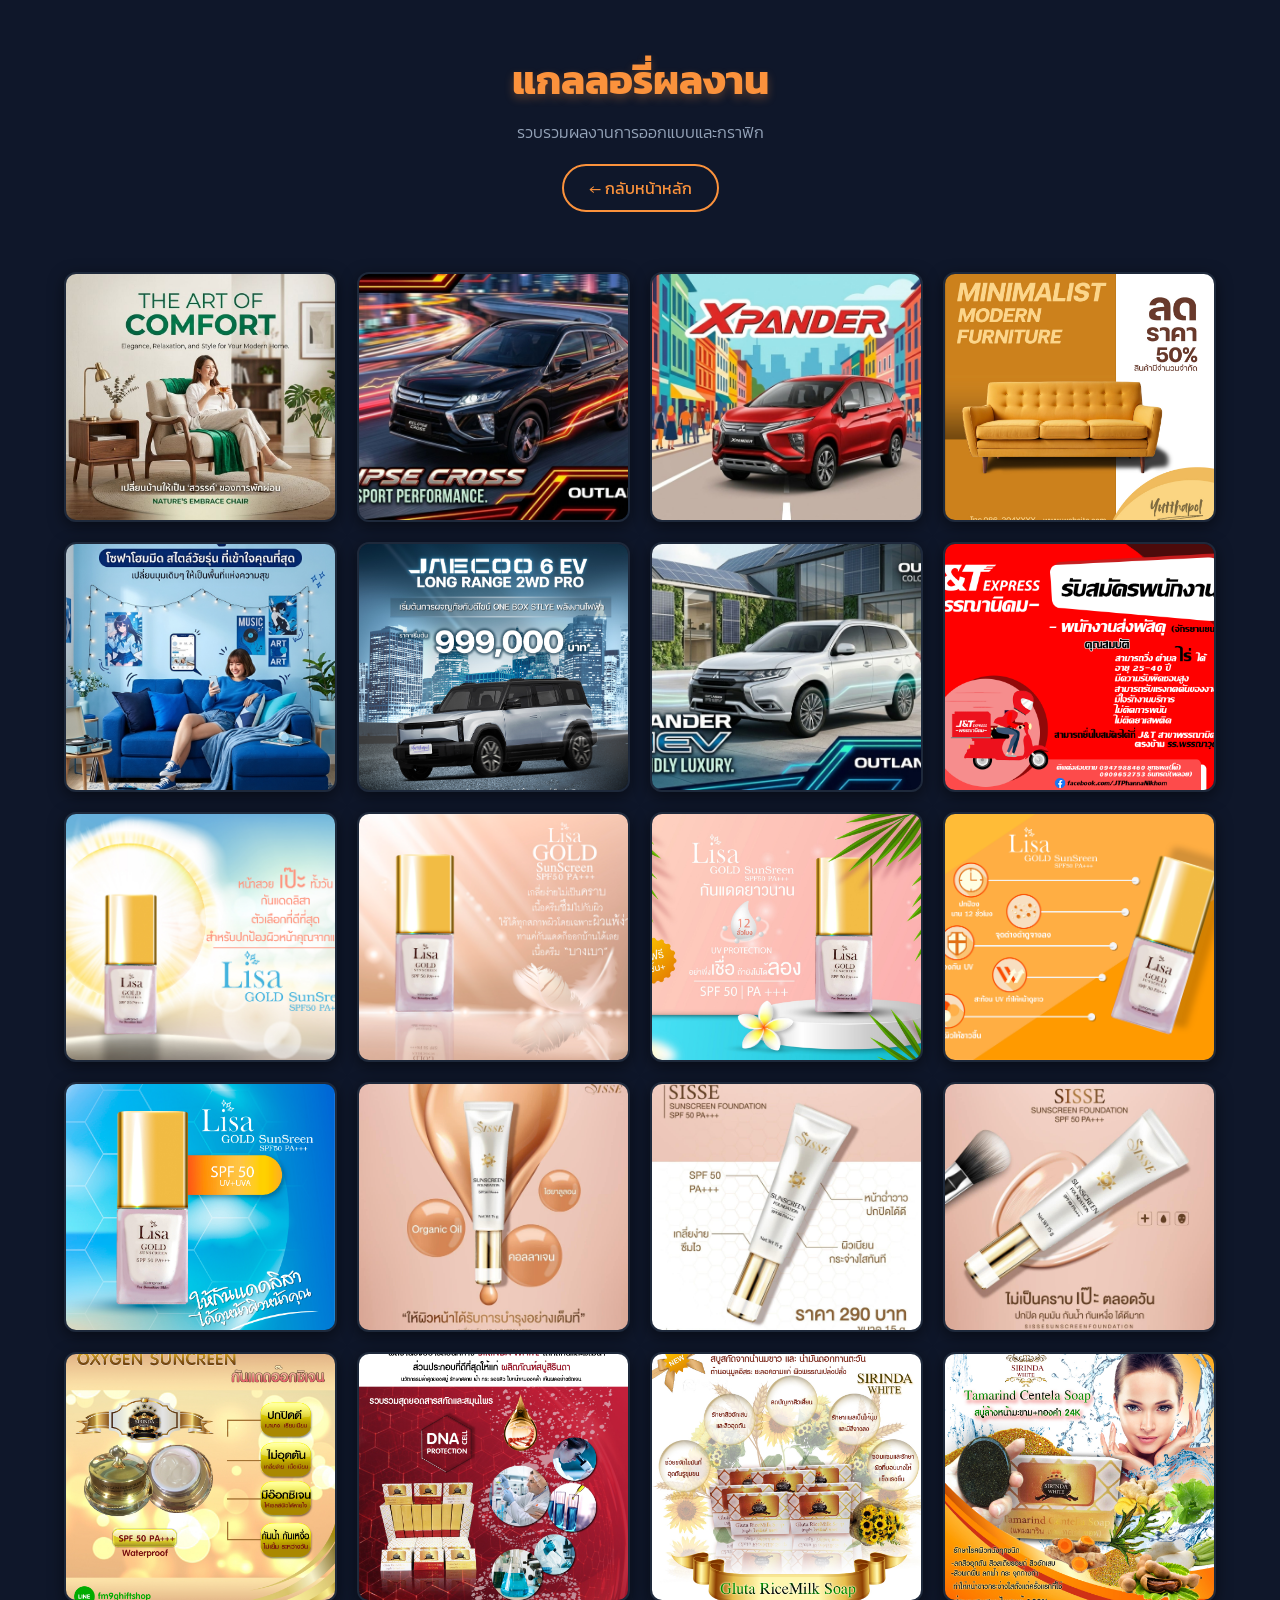
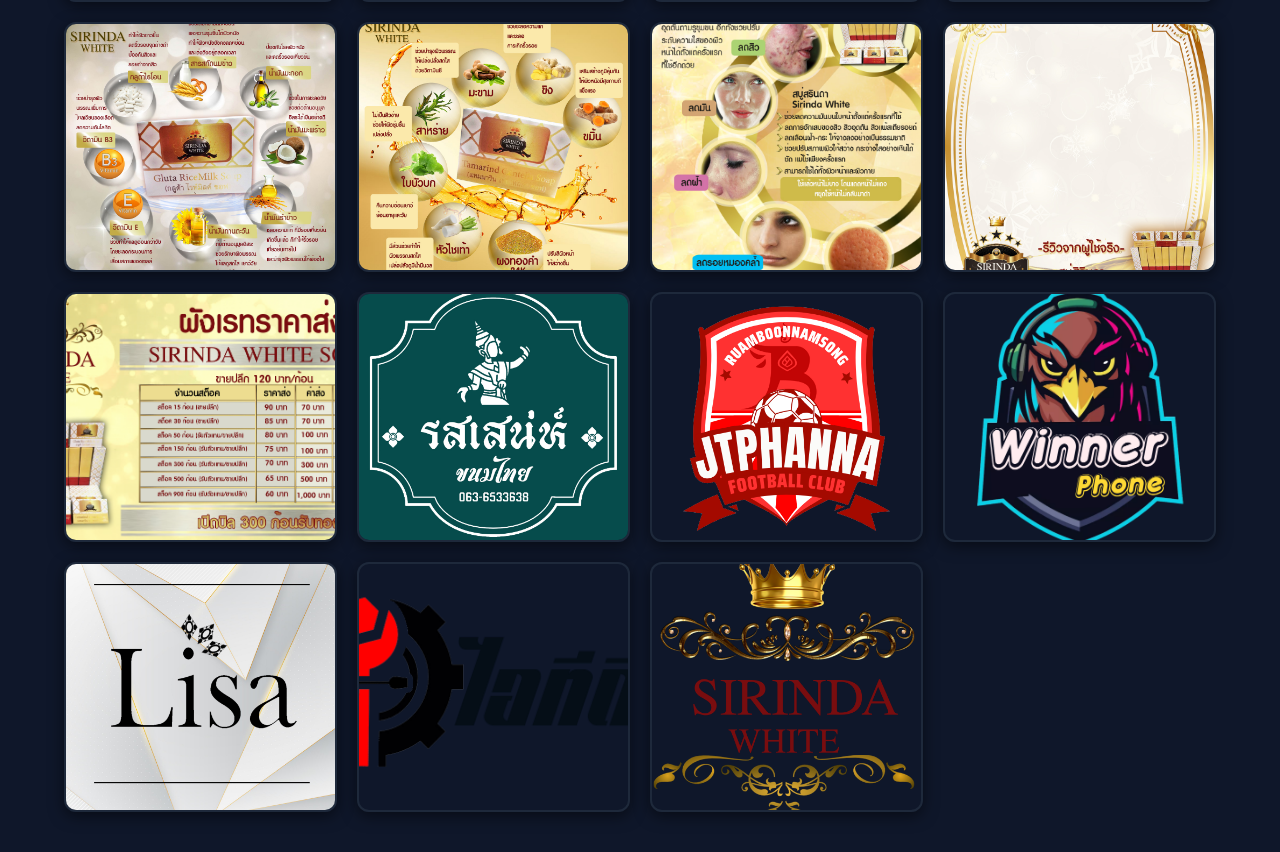
==== portfolio.html @ 7561744a "Add files via upload" ====
<!DOCTYPE html>
<html lang="th">
<head>
    <meta charset="UTF-8">
    <meta name="viewport" content="width=device-width, initial-scale=1.0">
    <title>ผลงานของฉัน - Yutthaphon Chittasom</title>
    <link href="https://fonts.googleapis.com/css2?family=Kanit:wght@300;400;600&display=swap" rel="stylesheet">
    
    <style>
        /* =========================================
           CSS: การตกแต่งและโทนสีตรงข้าม (Blue vs Orange)
        ========================================= */
        :root {
            --bg-color: #0f172a; /* สีน้ำเงินเข้มมาก (Navy) */
            --card-bg: #1e293b; /* สีน้ำเงินเทา */
            --accent-color: #fb923c; /* สีส้มสว่าง (โทนตรงข้าม) */
            --accent-hover: #f97316; /* สีส้มเข้ม */
            --text-main: #f8fafc; /* สีขาวอมฟ้า */
        }

        * {
            margin: 0;
            padding: 0;
            box-sizing: border-box;
            font-family: 'Kanit', sans-serif;
        }

        body {
            background-color: var(--bg-color);
            color: var(--text-main);
        }

        /* ส่วนหัวข้อเว็บ */
        header {
            text-align: center;
            padding: 50px 20px 20px;
        }

        header h1 {
            font-size: 2.5rem;
            color: var(--accent-color);
            text-shadow: 0 4px 10px rgba(251, 146, 60, 0.3);
            margin-bottom: 10px;
        }

        header p {
            font-weight: 300;
            color: #94a3b8;
        }

        /* ปุ่มกลับหน้าแรก */
        .back-btn {
            display: inline-block;
            margin-top: 20px;
            padding: 10px 25px;
            background-color: transparent;
            color: var(--accent-color);
            border: 2px solid var(--accent-color);
            border-radius: 30px;
            text-decoration: none;
            transition: 0.3s;
        }

        .back-btn:hover {
            background-color: var(--accent-color);
            color: var(--bg-color);
        }

        /* =========================================
           Grid แกลลอรี่ผลงาน (Responsive PC & Mobile)
        ========================================= */
        .gallery-container {
            display: grid;
            /* บน PC ให้โชว์คอลัมน์ละอย่างน้อย 250px หากพื้นที่เหลือจะเพิ่มคอลัมน์อัตโนมัติ */
            grid-template-columns: repeat(auto-fill, minmax(250px, 1fr));
            gap: 20px;
            padding: 40px 5%;
            max-width: 1400px;
            margin: 0 auto;
        }

        .gallery-item {
            width: 100%;
            height: 250px; /* ล็อคความสูงให้เท่ากันทุกรูป */
            object-fit: cover; /* ครอปรูปส่วนเกินออก ไม่ให้รูปเบี้ยว */
            border-radius: 12px;
            cursor: pointer;
            border: 2px solid var(--card-bg);
            box-shadow: 0 4px 15px rgba(0, 0, 0, 0.5);
            transition: all 0.3s ease;
        }

        /* เอฟเฟกต์เวลาเอาเมาส์ชี้ไปที่รูป */
        .gallery-item:hover {
            transform: translateY(-8px) scale(1.02);
            border-color: var(--accent-color); /* กรอบเปลี่ยนเป็นสีส้ม */
            box-shadow: 0 15px 30px rgba(251, 146, 60, 0.25);
            z-index: 10;
        }

        /* =========================================
           ระบบหน้าต่างขยายรูปภาพ (Lightbox Modal)
        ========================================= */
        .modal {
            display: none; /* ซ่อนไว้เป็นค่าเริ่มต้น */
            position: fixed;
            z-index: 9999;
            top: 0;
            left: 0;
            width: 100%;
            height: 100%;
            background-color: rgba(15, 23, 42, 0.95); /* พื้นหลังสีน้ำเงินเข้มโปร่งแสง */
            backdrop-filter: blur(8px);
            align-items: center;
            justify-content: center;
        }

        .modal-content {
            max-width: 90%;
            max-height: 85vh;
            border-radius: 10px;
            box-shadow: 0 0 40px rgba(251, 146, 60, 0.4);
            border: 2px solid var(--accent-color);
            object-fit: contain; /* ให้รูปขยายเต็มที่โดยไม่โดนตัด */
            animation: fadeIn 0.3s ease-out;
        }

        @keyframes fadeIn {
            from { opacity: 0; transform: scale(0.9); }
            to { opacity: 1; transform: scale(1); }
        }

        .close-btn {
            position: absolute;
            top: 20px;
            right: 40px;
            color: #94a3b8;
            font-size: 50px;
            font-weight: bold;
            cursor: pointer;
            transition: 0.3s;
        }

        .close-btn:hover {
            color: var(--accent-color);
        }

        /* =========================================
           Mobile Responsive (ปรับสำหรับมือถือ)
        ========================================= */
        @media (max-width: 768px) {
            .gallery-container {
                /* บังคับให้มือถือแสดง 2 คอลัมน์ */
                grid-template-columns: repeat(2, 1fr);
                gap: 12px;
                padding: 20px 15px;
            }
            .gallery-item {
                height: 160px; /* ลดความสูงของรูปบนมือถือ */
                border-radius: 8px;
            }
            .close-btn {
                top: 10px;
                right: 20px;
                font-size: 40px;
            }
            header h1 {
                font-size: 2rem;
            }
        }
    </style>
</head>
<body>

    <header>
        <h1>แกลลอรี่ผลงาน</h1>
        <p>รวบรวมผลงานการออกแบบและกราฟิก</p>
        <a href="index.html" class="back-btn">&larr; กลับหน้าหลัก</a>
    </header>

    <main class="gallery-container">
        <img src="img/port/123.jpg" alt="ผลงาน" class="gallery-item">
        <img src="img/port/Untitled design.jpg" alt="ผลงาน" class="gallery-item">
        <img src="img/port/Untitled design (1).jpg" alt="ผลงาน" class="gallery-item">
        <img src="img/port/งาน1.jpg" alt="ผลงาน" class="gallery-item">
        <img src="img/port/SOFA.png" alt="ผลงาน" class="gallery-item">
        <img src="img/port/jaecoo1.jpg" alt="ผลงาน" class="gallery-item">                                      
        <img src="img/port/Untitled design (2).jpg" alt="ผลงาน" class="gallery-item">
        <img src="img/port/รับสมัครงาน.png" alt="ผลงาน" class="gallery-item">          
        <img src="img/port/IMG_4687.JPG" alt="ผลงาน" class="gallery-item">
        <img src="img/port/IMG_4795.JPG" alt="ผลงาน" class="gallery-item"> 
        <img src="img/port/IMG_4751.JPG" alt="ผลงาน" class="gallery-item">
        <img src="img/port/IMG_4794.JPG" alt="ผลงาน" class="gallery-item">
        <img src="img/port/IMG_4847.JPG" alt="ผลงาน" class="gallery-item"> 
        <img src="img/port/IMG_4635.JPG" alt="ผลงาน" class="gallery-item">   
        <img src="img/port/IMG_4636.JPG" alt="ผลงาน" class="gallery-item">
        <img src="img/port/IMG_4637.JPG" alt="ผลงาน" class="gallery-item"> 
        <img src="img/port/oxygen suncreen.jpg" alt="ผลงาน" class="gallery-item">
        <img src="img/port/DNA.jpg" alt="ผลงาน" class="gallery-item">  
        <img src="img/port/Gluta RiceMilk Soap.jpg" alt="ผลงาน" class="gallery-item">
        <img src="img/port/Tamarind Centela Soap.jpg" alt="ผลงาน" class="gallery-item">
        <img src="img/port/Gluta soap.jpg" alt="ผลงาน" class="gallery-item">
        <img src="img/port/Tamarind Soap.jpg" alt="ผลงาน" class="gallery-item">
        <img src="img/port/promo.jpg" alt="ผลงาน" class="gallery-item"> 
        <img src="img/port/review.jpg" alt="ผลงาน" class="gallery-item">
        <img src="img/port/rate2.jpg" alt="ผลงาน" class="gallery-item">    
        <img src="img/port/logo11.jpg" alt="ผลงาน" class="gallery-item">
        <img src="img/port/Blue and White Retro Vintage Football Club Badge Logo (1).png" alt="ผลงาน" class="gallery-item">
        <img src="img/port/Logo L.png" alt="ผลงาน" class="gallery-item">
        <img src="img/port/logo ban.jpg" alt="ผลงาน" class="gallery-item">
        <img src="img/port/New logo full.png" alt="ผลงาน" class="gallery-item">
        <img src="img/port/logo1.png" alt="ผลงาน" class="gallery-item">
    </main>

    <div id="imageModal" class="modal">
        <span class="close-btn">&times;</span>
        <img class="modal-content" id="expandedImg">
    </div>

    <script>
        document.addEventListener("DOMContentLoaded", function() {
            const modal = document.getElementById("imageModal");
            const modalImg = document.getElementById("expandedImg");
            const closeBtn = document.querySelector(".close-btn");
            const galleryItems = document.querySelectorAll(".gallery-item");

            // 1. วนลูปเช็คว่ารูปไหนถูกคลิก
            galleryItems.forEach(item => {
                item.addEventListener("click", function() {
                    modal.style.display = "flex"; // แสดงหน้าต่าง Modal
                    modalImg.src = this.src; // ดึงรูปที่คลิกไปแสดงผลขนาดใหญ่
                });
            });

            // 2. ปิดรูปเมื่อกดปุ่มกากบาท (X)
            closeBtn.addEventListener("click", function() {
                modal.style.display = "none";
            });

            // 3. ปิดรูปเมื่อคลิกที่พื้นที่ว่างสีดำรอบๆ รูปภาพ
            modal.addEventListener("click", function(event) {
                if (event.target === modal) {
                    modal.style.display = "none";
                }
            });
            
            // 4. (เพิ่มเติม) ปิดรูปเมื่อกดปุ่ม ESC บนคีย์บอร์ด
            document.addEventListener('keydown', function(event) {
                if (event.key === "Escape" && modal.style.display === "flex") {
                    modal.style.display = "none";
                }
            });
        });
    </script>

</body>
</html>
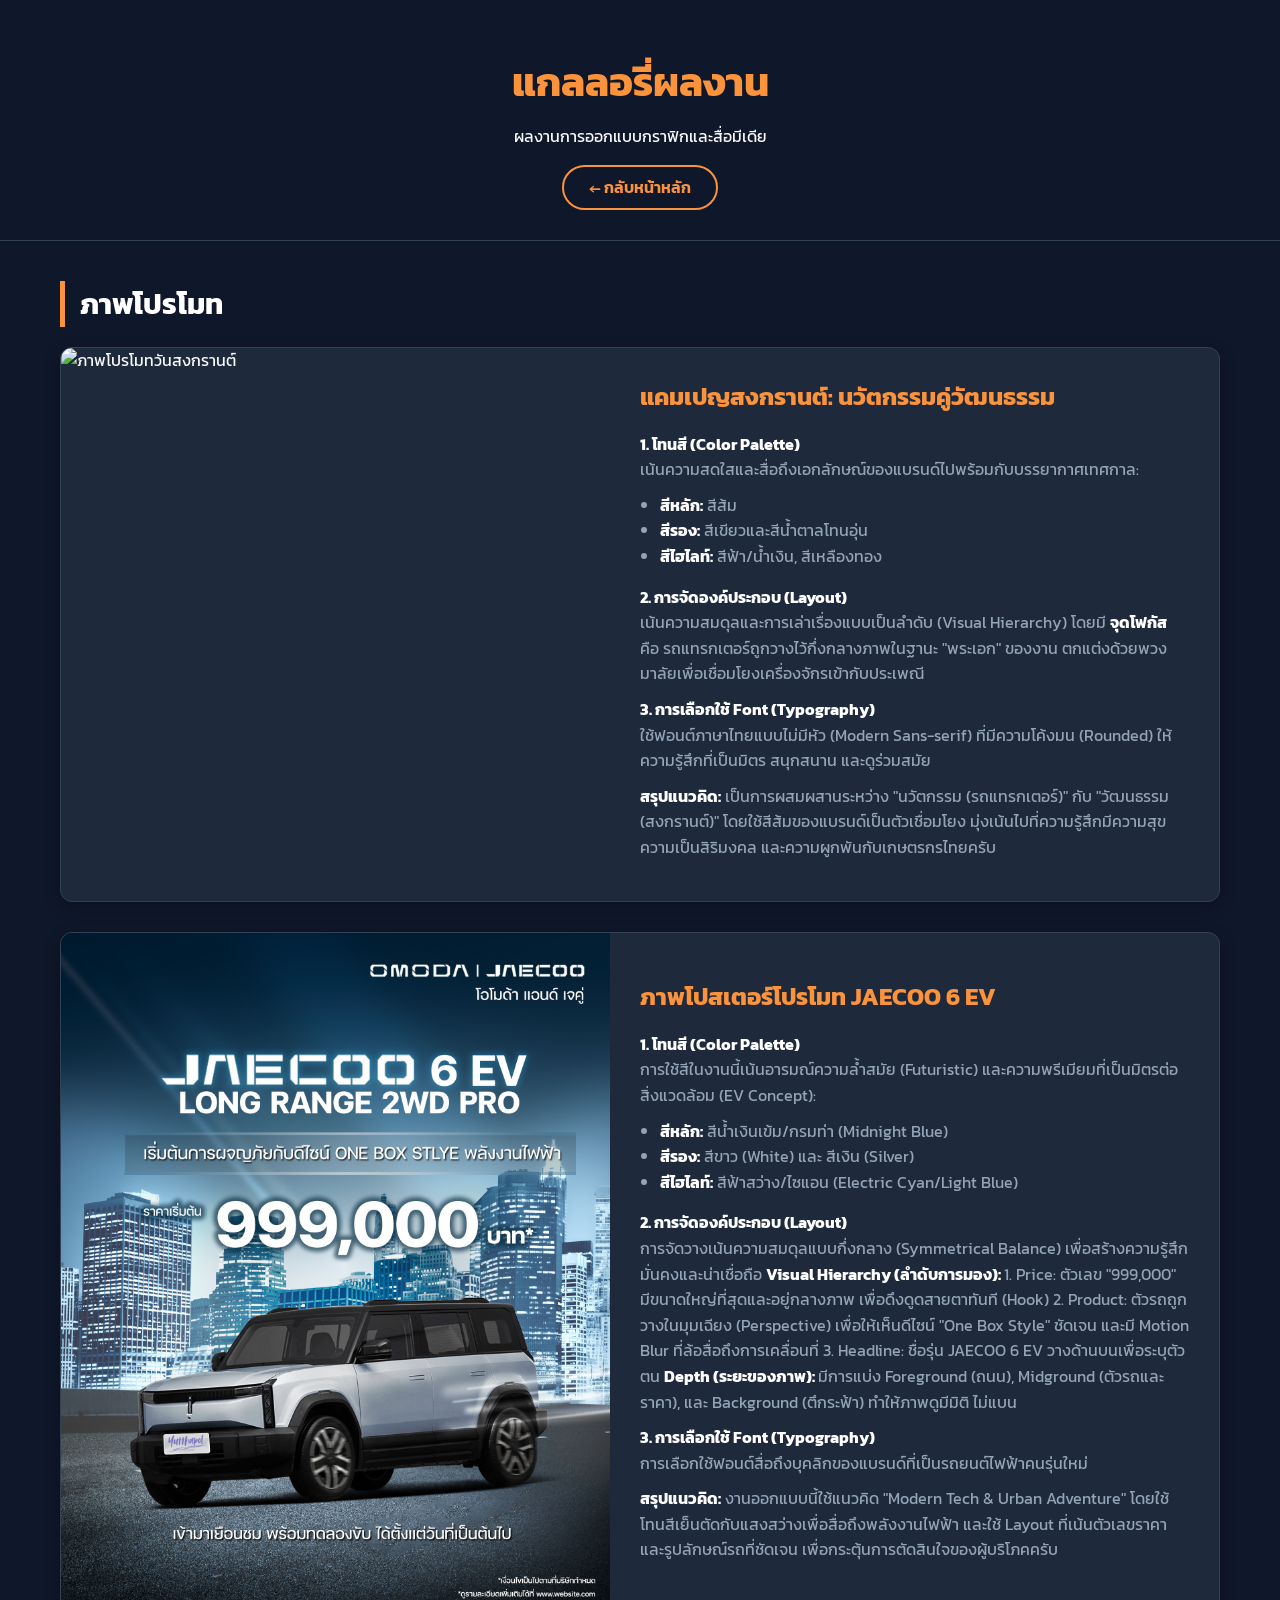
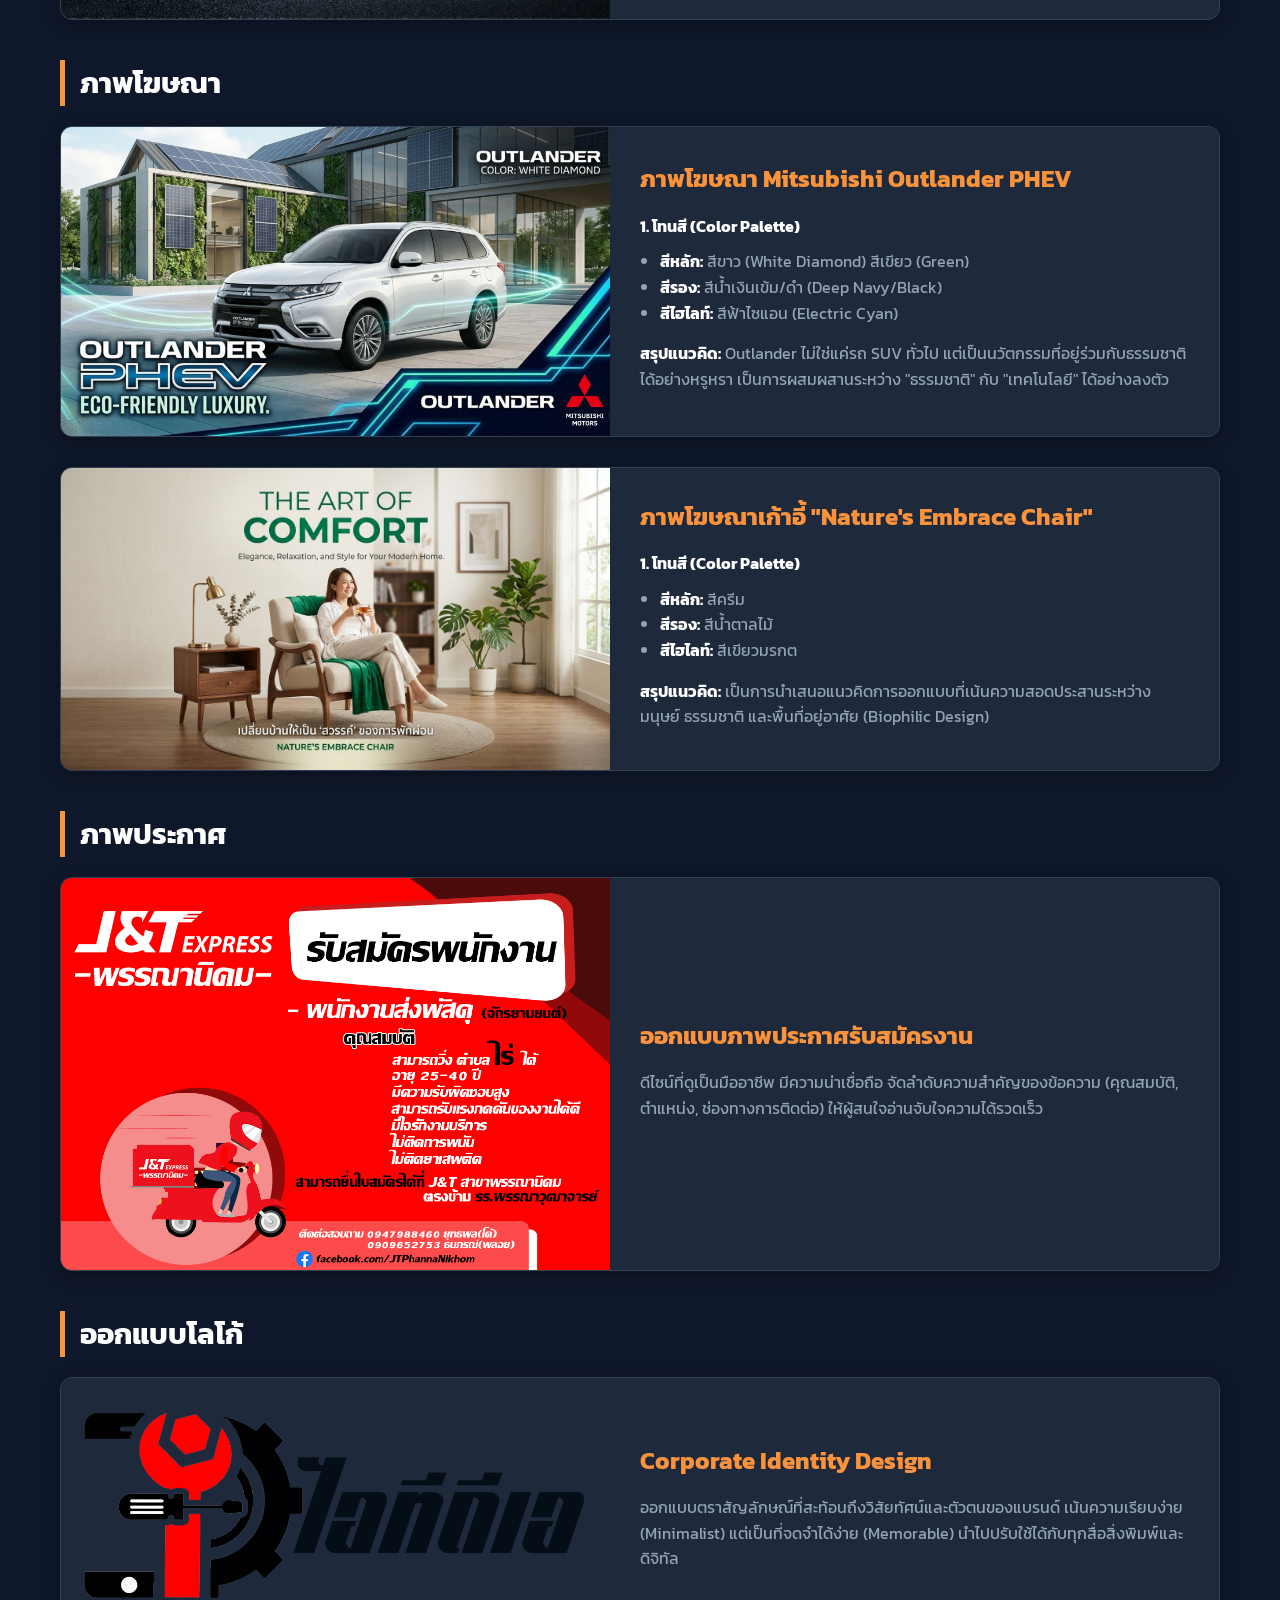
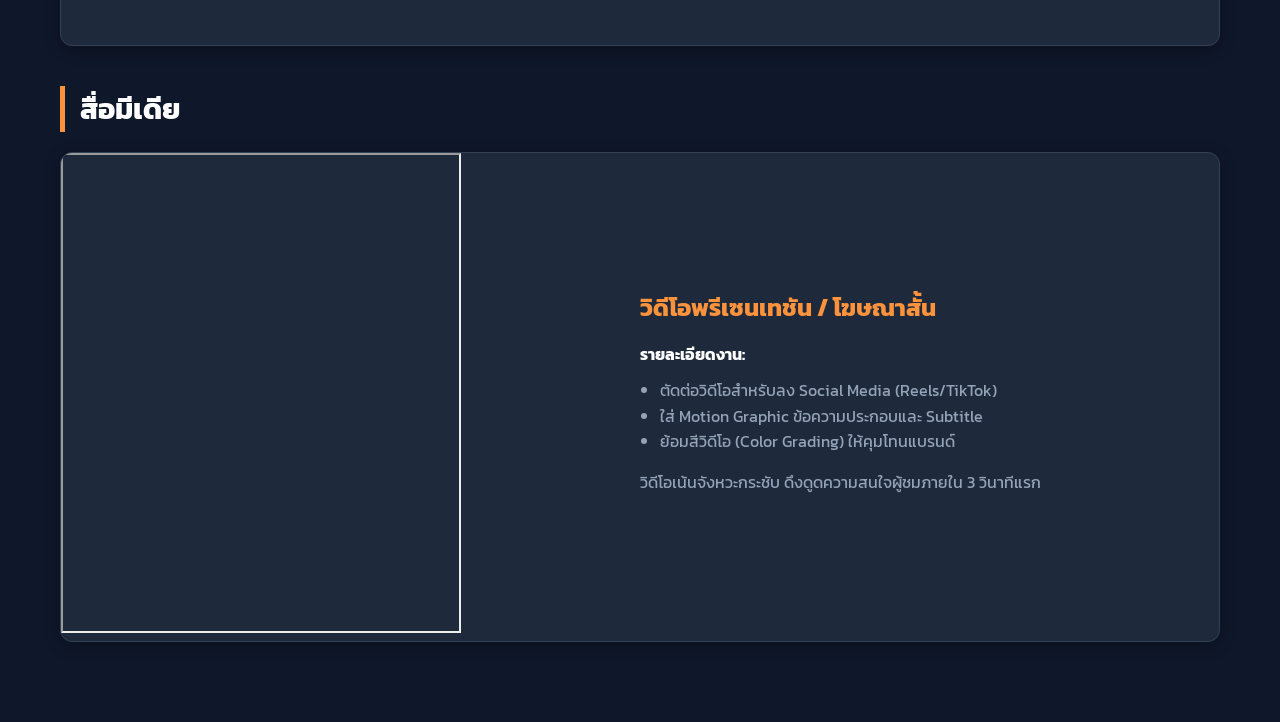
==== commit c1fac9a6: "Update portfolio.html" ====
--- a/portfolio.html
+++ b/portfolio.html
@@ -3,19 +3,19 @@
 <head>
     <meta charset="UTF-8">
     <meta name="viewport" content="width=device-width, initial-scale=1.0">
-    <title>ผลงานของฉัน - Yutthaphon Chittasom</title>
+    <title>ผลงานของฉัน - แกลลอรี่</title>
     <link href="https://fonts.googleapis.com/css2?family=Kanit:wght@300;400;600&display=swap" rel="stylesheet">
     
     <style>
         /* =========================================
-           CSS: การตกแต่งและโทนสีตรงข้าม (Blue vs Orange)
+           ตั้งค่าสีและรูปแบบพื้นฐาน
         ========================================= */
         :root {
-            --bg-color: #0f172a; /* สีน้ำเงินเข้มมาก (Navy) */
-            --card-bg: #1e293b; /* สีน้ำเงินเทา */
-            --accent-color: #fb923c; /* สีส้มสว่าง (โทนตรงข้าม) */
-            --accent-hover: #f97316; /* สีส้มเข้ม */
-            --text-main: #f8fafc; /* สีขาวอมฟ้า */
+            --bg-color: #0f172a; /* พื้นหลังสีน้ำเงินเข้ม */
+            --card-bg: #1e293b; /* พื้นหลังการ์ด */
+            --accent-color: #fb923c; /* สีส้มไฮไลท์ */
+            --text-main: #f8fafc; /* สีข้อความหลัก */
+            --text-muted: #94a3b8; /* สีข้อความรอง */
         }
 
         * {
@@ -28,37 +28,36 @@
         body {
             background-color: var(--bg-color);
             color: var(--text-main);
-        }
-
-        /* ส่วนหัวข้อเว็บ */
+            line-height: 1.6;
+        }
+
+        /* =========================================
+           ส่วนหัว (Header) และ ปุ่มกลับหน้าแรก
+        ========================================= */
         header {
             text-align: center;
-            padding: 50px 20px 20px;
+            padding: 50px 20px 30px;
+            border-bottom: 1px solid #334155;
+            margin-bottom: 30px;
         }
 
         header h1 {
             font-size: 2.5rem;
             color: var(--accent-color);
-            text-shadow: 0 4px 10px rgba(251, 146, 60, 0.3);
             margin-bottom: 10px;
         }
 
-        header p {
-            font-weight: 300;
-            color: #94a3b8;
-        }
-
-        /* ปุ่มกลับหน้าแรก */
         .back-btn {
             display: inline-block;
-            margin-top: 20px;
-            padding: 10px 25px;
+            margin-top: 15px;
+            padding: 8px 25px;
             background-color: transparent;
             color: var(--accent-color);
             border: 2px solid var(--accent-color);
             border-radius: 30px;
             text-decoration: none;
             transition: 0.3s;
+            font-weight: 600;
         }
 
         .back-btn:hover {
@@ -67,105 +66,89 @@
         }
 
         /* =========================================
-           Grid แกลลอรี่ผลงาน (Responsive PC & Mobile)
-        ========================================= */
-        .gallery-container {
-            display: grid;
-            /* บน PC ให้โชว์คอลัมน์ละอย่างน้อย 250px หากพื้นที่เหลือจะเพิ่มคอลัมน์อัตโนมัติ */
-            grid-template-columns: repeat(auto-fill, minmax(250px, 1fr));
-            gap: 20px;
-            padding: 40px 5%;
-            max-width: 1400px;
+           เลย์เอาต์ผลงาน (รูป 1 ฝั่ง + ข้อความ 1 ฝั่ง)
+        ========================================= */
+        .container {
+            max-width: 1200px;
             margin: 0 auto;
-        }
-
-        .gallery-item {
-            width: 100%;
-            height: 250px; /* ล็อคความสูงให้เท่ากันทุกรูป */
-            object-fit: cover; /* ครอปรูปส่วนเกินออก ไม่ให้รูปเบี้ยว */
+            padding: 0 20px 50px;
+        }
+
+        .category-title {
+            font-size: 1.8rem;
+            color: #fff;
+            margin: 40px 0 20px;
+            padding-left: 15px;
+            border-left: 5px solid var(--accent-color);
+        }
+
+        .portfolio-row {
+            display: flex;
+            background-color: var(--card-bg);
             border-radius: 12px;
-            cursor: pointer;
-            border: 2px solid var(--card-bg);
-            box-shadow: 0 4px 15px rgba(0, 0, 0, 0.5);
-            transition: all 0.3s ease;
-        }
-
-        /* เอฟเฟกต์เวลาเอาเมาส์ชี้ไปที่รูป */
-        .gallery-item:hover {
-            transform: translateY(-8px) scale(1.02);
-            border-color: var(--accent-color); /* กรอบเปลี่ยนเป็นสีส้ม */
-            box-shadow: 0 15px 30px rgba(251, 146, 60, 0.25);
-            z-index: 10;
-        }
-
-        /* =========================================
-           ระบบหน้าต่างขยายรูปภาพ (Lightbox Modal)
-        ========================================= */
-        .modal {
-            display: none; /* ซ่อนไว้เป็นค่าเริ่มต้น */
-            position: fixed;
-            z-index: 9999;
-            top: 0;
-            left: 0;
+            overflow: hidden;
+            margin-bottom: 30px;
+            box-shadow: 0 4px 15px rgba(0, 0, 0, 0.3);
+            border: 1px solid #334155;
+        }
+
+        .media-container {
+            flex: 1; /* ให้รูปกินพื้นที่ครึ่งนึง */
+            max-width: 50%;
+        }
+
+        .media-container img, 
+        .media-container video {
             width: 100%;
             height: 100%;
-            background-color: rgba(15, 23, 42, 0.95); /* พื้นหลังสีน้ำเงินเข้มโปร่งแสง */
-            backdrop-filter: blur(8px);
-            align-items: center;
+            object-fit: cover;
+            display: block;
+        }
+
+        .info-container {
+            flex: 1; /* ให้ข้อความกินพื้นที่ครึ่งนึง */
+            padding: 30px;
+            display: flex;
+            flex-direction: column;
             justify-content: center;
         }
 
-        .modal-content {
-            max-width: 90%;
-            max-height: 85vh;
-            border-radius: 10px;
-            box-shadow: 0 0 40px rgba(251, 146, 60, 0.4);
-            border: 2px solid var(--accent-color);
-            object-fit: contain; /* ให้รูปขยายเต็มที่โดยไม่โดนตัด */
-            animation: fadeIn 0.3s ease-out;
-        }
-
-        @keyframes fadeIn {
-            from { opacity: 0; transform: scale(0.9); }
-            to { opacity: 1; transform: scale(1); }
-        }
-
-        .close-btn {
-            position: absolute;
-            top: 20px;
-            right: 40px;
-            color: #94a3b8;
-            font-size: 50px;
-            font-weight: bold;
-            cursor: pointer;
-            transition: 0.3s;
-        }
-
-        .close-btn:hover {
+        .info-container h3 {
             color: var(--accent-color);
-        }
-
-        /* =========================================
-           Mobile Responsive (ปรับสำหรับมือถือ)
+            font-size: 1.5rem;
+            margin-bottom: 15px;
+        }
+
+        .info-container p {
+            color: var(--text-muted);
+            margin-bottom: 10px;
+        }
+
+        .info-container ul {
+            margin-left: 20px;
+            margin-bottom: 15px;
+            color: var(--text-muted);
+        }
+
+        .info-container strong {
+            color: #fff;
+        }
+
+        /* =========================================
+           Mobile Responsive (สำหรับมือถือ)
         ========================================= */
         @media (max-width: 768px) {
-            .gallery-container {
-                /* บังคับให้มือถือแสดง 2 คอลัมน์ */
-                grid-template-columns: repeat(2, 1fr);
-                gap: 12px;
-                padding: 20px 15px;
+            .portfolio-row {
+                flex-direction: column; /* เปลี่ยนเป็นแนวตั้ง เรียงบนลงล่าง */
             }
-            .gallery-item {
-                height: 160px; /* ลดความสูงของรูปบนมือถือ */
-                border-radius: 8px;
+
+            .media-container {
+                max-width: 100%;
+                height: 250px; /* จำกัดความสูงรูปบนมือถือ */
             }
-            .close-btn {
-                top: 10px;
-                right: 20px;
-                font-size: 40px;
-            }
-            header h1 {
-                font-size: 2rem;
+
+            .info-container {
+                padding: 20px;
             }
         }
     </style>
@@ -174,84 +157,136 @@
 
     <header>
         <h1>แกลลอรี่ผลงาน</h1>
-        <p>รวบรวมผลงานการออกแบบและกราฟิก</p>
+        <p>ผลงานการออกแบบกราฟิกและสื่อมีเดีย</p>
         <a href="index.html" class="back-btn">&larr; กลับหน้าหลัก</a>
     </header>
 
-    <main class="gallery-container">
-        <img src="img/port/123.jpg" alt="ผลงาน" class="gallery-item">
-        <img src="img/port/Untitled design.jpg" alt="ผลงาน" class="gallery-item">
-        <img src="img/port/Untitled design (1).jpg" alt="ผลงาน" class="gallery-item">
-        <img src="img/port/งาน1.jpg" alt="ผลงาน" class="gallery-item">
-        <img src="img/port/SOFA.png" alt="ผลงาน" class="gallery-item">
-        <img src="img/port/jaecoo1.jpg" alt="ผลงาน" class="gallery-item">                                      
-        <img src="img/port/Untitled design (2).jpg" alt="ผลงาน" class="gallery-item">
-        <img src="img/port/รับสมัครงาน.png" alt="ผลงาน" class="gallery-item">          
-        <img src="img/port/IMG_4687.JPG" alt="ผลงาน" class="gallery-item">
-        <img src="img/port/IMG_4795.JPG" alt="ผลงาน" class="gallery-item"> 
-        <img src="img/port/IMG_4751.JPG" alt="ผลงาน" class="gallery-item">
-        <img src="img/port/IMG_4794.JPG" alt="ผลงาน" class="gallery-item">
-        <img src="img/port/IMG_4847.JPG" alt="ผลงาน" class="gallery-item"> 
-        <img src="img/port/IMG_4635.JPG" alt="ผลงาน" class="gallery-item">   
-        <img src="img/port/IMG_4636.JPG" alt="ผลงาน" class="gallery-item">
-        <img src="img/port/IMG_4637.JPG" alt="ผลงาน" class="gallery-item"> 
-        <img src="img/port/oxygen suncreen.jpg" alt="ผลงาน" class="gallery-item">
-        <img src="img/port/DNA.jpg" alt="ผลงาน" class="gallery-item">  
-        <img src="img/port/Gluta RiceMilk Soap.jpg" alt="ผลงาน" class="gallery-item">
-        <img src="img/port/Tamarind Centela Soap.jpg" alt="ผลงาน" class="gallery-item">
-        <img src="img/port/Gluta soap.jpg" alt="ผลงาน" class="gallery-item">
-        <img src="img/port/Tamarind Soap.jpg" alt="ผลงาน" class="gallery-item">
-        <img src="img/port/promo.jpg" alt="ผลงาน" class="gallery-item"> 
-        <img src="img/port/review.jpg" alt="ผลงาน" class="gallery-item">
-        <img src="img/port/rate2.jpg" alt="ผลงาน" class="gallery-item">    
-        <img src="img/port/logo11.jpg" alt="ผลงาน" class="gallery-item">
-        <img src="img/port/Blue and White Retro Vintage Football Club Badge Logo (1).png" alt="ผลงาน" class="gallery-item">
-        <img src="img/port/Logo L.png" alt="ผลงาน" class="gallery-item">
-        <img src="img/port/logo ban.jpg" alt="ผลงาน" class="gallery-item">
-        <img src="img/port/New logo full.png" alt="ผลงาน" class="gallery-item">
-        <img src="img/port/logo1.png" alt="ผลงาน" class="gallery-item">
-    </main>
-
-    <div id="imageModal" class="modal">
-        <span class="close-btn">&times;</span>
-        <img class="modal-content" id="expandedImg">
+    <div class="container">
+
+        <h2 class="category-title">ภาพโปรโมท</h2>
+        
+        <div class="portfolio-row">
+            <div class="media-container">
+                <img src="img/port/kubota.jpg" alt="ภาพโปรโมทวันสงกรานต์">
+            </div>
+            <div class="info-container">
+                <h3>แคมเปญสงกรานต์: นวัตกรรมคู่วัฒนธรรม</h3>
+                <p><strong>1. โทนสี (Color Palette)</strong><br>
+                   เน้นความสดใสและสื่อถึงเอกลักษณ์ของแบรนด์ไปพร้อมกับบรรยากาศเทศกาล:</p>
+                <ul>
+                    <li><strong>สีหลัก:</strong> สีส้ม</li>
+                    <li><strong>สีรอง:</strong> สีเขียวและสีน้ำตาลโทนอุ่น</li>
+                    <li><strong>สีไฮไลท์:</strong> สีฟ้า/น้ำเงิน, สีเหลืองทอง</li>
+                </ul>
+                <p><strong>2. การจัดองค์ประกอบ (Layout)</strong><br>
+                   เน้นความสมดุลและการเล่าเรื่องแบบเป็นลำดับ (Visual Hierarchy) โดยมี <strong>จุดโฟกัส</strong> คือ รถแทรกเตอร์ถูกวางไว้กึ่งกลางภาพในฐานะ "พระเอก" ของงาน ตกแต่งด้วยพวงมาลัยเพื่อเชื่อมโยงเครื่องจักรเข้ากับประเพณี</p>
+                <p><strong>3. การเลือกใช้ Font (Typography)</strong><br>
+                   ใช้ฟอนต์ภาษาไทยแบบไม่มีหัว (Modern Sans-serif) ที่มีความโค้งมน (Rounded) ให้ความรู้สึกที่เป็นมิตร สนุกสนาน และดูร่วมสมัย</p>
+                <p><strong>สรุปแนวคิด:</strong> เป็นการผสมผสานระหว่าง "นวัตกรรม (รถแทรกเตอร์)" กับ "วัฒนธรรม (สงกรานต์)" โดยใช้สีส้มของแบรนด์เป็นตัวเชื่อมโยง มุ่งเน้นไปที่ความรู้สึกมีความสุข ความเป็นสิริมงคล และความผูกพันกับเกษตรกรไทยครับ</p>
+            </div>
+            
+        </div>
+        <div class="portfolio-row">
+            <div class="media-container">
+                <img src="img/port/jaecoo1.jpg" alt="ภาพโปสเตอร์โปรโมท JAECOO 6 EV">
+            </div>
+            <div class="info-container">
+                <h3>ภาพโปสเตอร์โปรโมท JAECOO 6 EV</h3>
+                <p><strong>1. โทนสี (Color Palette)</strong><br>
+                   การใช้สีในงานนี้เน้นอารมณ์ความล้ำสมัย (Futuristic) และความพรีเมียมที่เป็นมิตรต่อสิ่งแวดล้อม (EV Concept):</p>
+                <ul>
+                    <li><strong>สีหลัก:</strong> สีน้ำเงินเข้ม/กรมท่า (Midnight Blue) </li>
+                    <li><strong>สีรอง:</strong> สีขาว (White) และ สีเงิน (Silver) </li>
+                    <li><strong>สีไฮไลท์:</strong> สีฟ้าสว่าง/ไซแอน (Electric Cyan/Light Blue)</li>
+                </ul>
+                <p><strong>2. การจัดองค์ประกอบ (Layout)</strong><br>
+                   การจัดวางเน้นความสมดุลแบบกึ่งกลาง (Symmetrical Balance) เพื่อสร้างความรู้สึกมั่นคงและน่าเชื่อถือ <strong>Visual Hierarchy (ลำดับการมอง): </strong> 1. Price: ตัวเลข "999,000" มีขนาดใหญ่ที่สุดและอยู่กลางภาพ เพื่อดึงดูดสายตาทันที (Hook) 2. Product: ตัวรถถูกวางในมุมเฉียง (Perspective) เพื่อให้เห็นดีไซน์ "One Box Style" ชัดเจน และมี Motion Blur ที่ล้อสื่อถึงการเคลื่อนที่ 3. Headline: ชื่อรุ่น JAECOO 6 EV วางด้านบนเพื่อระบุตัวตน
+                    <strong>Depth (ระยะของภาพ): </strong> มีการแบ่ง Foreground (ถนน), Midground (ตัวรถและราคา), และ Background (ตึกระฟ้า) ทำให้ภาพดูมีมิติ ไม่แบน</p>
+                <p><strong>3. การเลือกใช้ Font (Typography)</strong><br>
+                   การเลือกใช้ฟอนต์สื่อถึงบุคลิกของแบรนด์ที่เป็นรถยนต์ไฟฟ้าคนรุ่นใหม่</p>
+                <p><strong>สรุปแนวคิด:</strong> งานออกแบบนี้ใช้แนวคิด "Modern Tech & Urban Adventure" โดยใช้โทนสีเย็นตัดกับแสงสว่างเพื่อสื่อถึงพลังงานไฟฟ้า และใช้ Layout ที่เน้นตัวเลขราคาและรูปลักษณ์รถที่ชัดเจน เพื่อกระตุ้นการตัดสินใจของผู้บริโภคครับ</p>
+            </div>
+            
+        </div>
+
+        <h2 class="category-title">ภาพโฆษณา</h2>
+        
+        <div class="portfolio-row">
+            <div class="media-container">
+                <img src="img/port/Untitled design (2).jpg" alt="ภาพโฆษณา Mitsubishi Outlander PHEV ">
+            </div>
+            <div class="info-container">
+                <h3>ภาพโฆษณา Mitsubishi Outlander PHEV </h3>
+                <p><strong>1. โทนสี (Color Palette)</strong><br></p>
+                <ul>
+                    <li><strong>สีหลัก:</strong> สีขาว (White Diamond) สีเขียว (Green)  </li>
+                    <li><strong>สีรอง:</strong> สีน้ำเงินเข้ม/ดำ (Deep Navy/Black) </li>
+                    <li><strong>สีไฮไลท์:</strong> สีฟ้าไซแอน (Electric Cyan)</li>
+                </ul>
+                <p><strong>สรุปแนวคิด:</strong>  Outlander ไม่ใช่แค่รถ SUV ทั่วไป แต่เป็นนวัตกรรมที่อยู่ร่วมกับธรรมชาติได้อย่างหรูหรา เป็นการผสมผสานระหว่าง "ธรรมชาติ" กับ "เทคโนโลยี" ได้อย่างลงตัว </p>
+            </div>
+            
+        </div>
+
+        <div class="portfolio-row">
+            <div class="media-container">
+                <img src="img/port/123.jpg" alt="ภาพโฆษณา">
+            </div>
+            <div class="info-container">
+                <h3>ภาพโฆษณาเก้าอี้ "Nature's Embrace Chair" </h3>
+                <p><strong>1. โทนสี (Color Palette)</strong><br></p>
+                <ul>
+                    <li><strong>สีหลัก:</strong> สีครีม  </li>
+                    <li><strong>สีรอง:</strong> สีน้ำตาลไม้  </li>
+                    <li><strong>สีไฮไลท์:</strong> สีเขียวมรกต </li>
+                </ul>
+                <p><strong>สรุปแนวคิด:</strong> เป็นการนำเสนอแนวคิดการออกแบบที่เน้นความสอดประสานระหว่างมนุษย์ ธรรมชาติ และพื้นที่อยู่อาศัย (Biophilic Design) </p>
+            </div>
+        </div>
+
+        <h2 class="category-title">ภาพประกาศ</h2>
+        
+        <div class="portfolio-row">
+            <div class="media-container">
+                <img src="img/port/รับสมัครงาน.png" alt="ภาพประกาศรับสมัครงาน">
+            </div>
+            <div class="info-container">
+                <h3>ออกแบบภาพประกาศรับสมัครงาน</h3>
+                <p>ดีไซน์ที่ดูเป็นมืออาชีพ มีความน่าเชื่อถือ จัดลำดับความสำคัญของข้อความ (คุณสมบัติ, ตำแหน่ง, ช่องทางการติดต่อ) ให้ผู้สนใจอ่านจับใจความได้รวดเร็ว</p>
+            </div>
+        </div>
+
+        <h2 class="category-title">ออกแบบโลโก้</h2>
+        
+        <div class="portfolio-row">
+            <div class="media-container">
+                <img src="img/port/New logo full.png" alt="ออกแบบโลโก้">
+            </div>
+            <div class="info-container">
+                <h3>Corporate Identity Design</h3>
+                <p>ออกแบบตราสัญลักษณ์ที่สะท้อนถึงวิสัยทัศน์และตัวตนของแบรนด์ เน้นความเรียบง่าย (Minimalist) แต่เป็นที่จดจำได้ง่าย (Memorable) นำไปปรับใช้ได้กับทุกสื่อสิ่งพิมพ์และดิจิทัล</p>
+            </div>
+        </div>
+
+        <h2 class="category-title">สื่อมีเดีย</h2>
+        
+        <div class="portfolio-row">
+            <div class="media-container">
+                <iframe src="https://drive.google.com/file/d/15hPdoA0lHw3VKjp4JKHy4RlAQ8JtWLNZ/preview" width="400" height="480"></iframe>
+            </div>
+            <div class="info-container">
+                <h3>วิดีโอพรีเซนเทชัน / โฆษณาสั้น</h3>
+                <p><strong>รายละเอียดงาน:</strong></p>
+                <ul>
+                    <li>ตัดต่อวิดีโอสำหรับลง Social Media (Reels/TikTok)</li>
+                    <li>ใส่ Motion Graphic ข้อความประกอบและ Subtitle</li>
+                    <li>ย้อมสีวิดีโอ (Color Grading) ให้คุมโทนแบรนด์</li>
+                </ul>
+                <p>วิดีโอเน้นจังหวะกระชับ ดึงดูดความสนใจผู้ชมภายใน 3 วินาทีแรก</p>
+            </div>
+        </div>
+
     </div>
 
-    <script>
-        document.addEventListener("DOMContentLoaded", function() {
-            const modal = document.getElementById("imageModal");
-            const modalImg = document.getElementById("expandedImg");
-            const closeBtn = document.querySelector(".close-btn");
-            const galleryItems = document.querySelectorAll(".gallery-item");
-
-            // 1. วนลูปเช็คว่ารูปไหนถูกคลิก
-            galleryItems.forEach(item => {
-                item.addEventListener("click", function() {
-                    modal.style.display = "flex"; // แสดงหน้าต่าง Modal
-                    modalImg.src = this.src; // ดึงรูปที่คลิกไปแสดงผลขนาดใหญ่
-                });
-            });
-
-            // 2. ปิดรูปเมื่อกดปุ่มกากบาท (X)
-            closeBtn.addEventListener("click", function() {
-                modal.style.display = "none";
-            });
-
-            // 3. ปิดรูปเมื่อคลิกที่พื้นที่ว่างสีดำรอบๆ รูปภาพ
-            modal.addEventListener("click", function(event) {
-                if (event.target === modal) {
-                    modal.style.display = "none";
-                }
-            });
-            
-            // 4. (เพิ่มเติม) ปิดรูปเมื่อกดปุ่ม ESC บนคีย์บอร์ด
-            document.addEventListener('keydown', function(event) {
-                if (event.key === "Escape" && modal.style.display === "flex") {
-                    modal.style.display = "none";
-                }
-            });
-        });
-    </script>
-
 </body>
-</html>+</html>
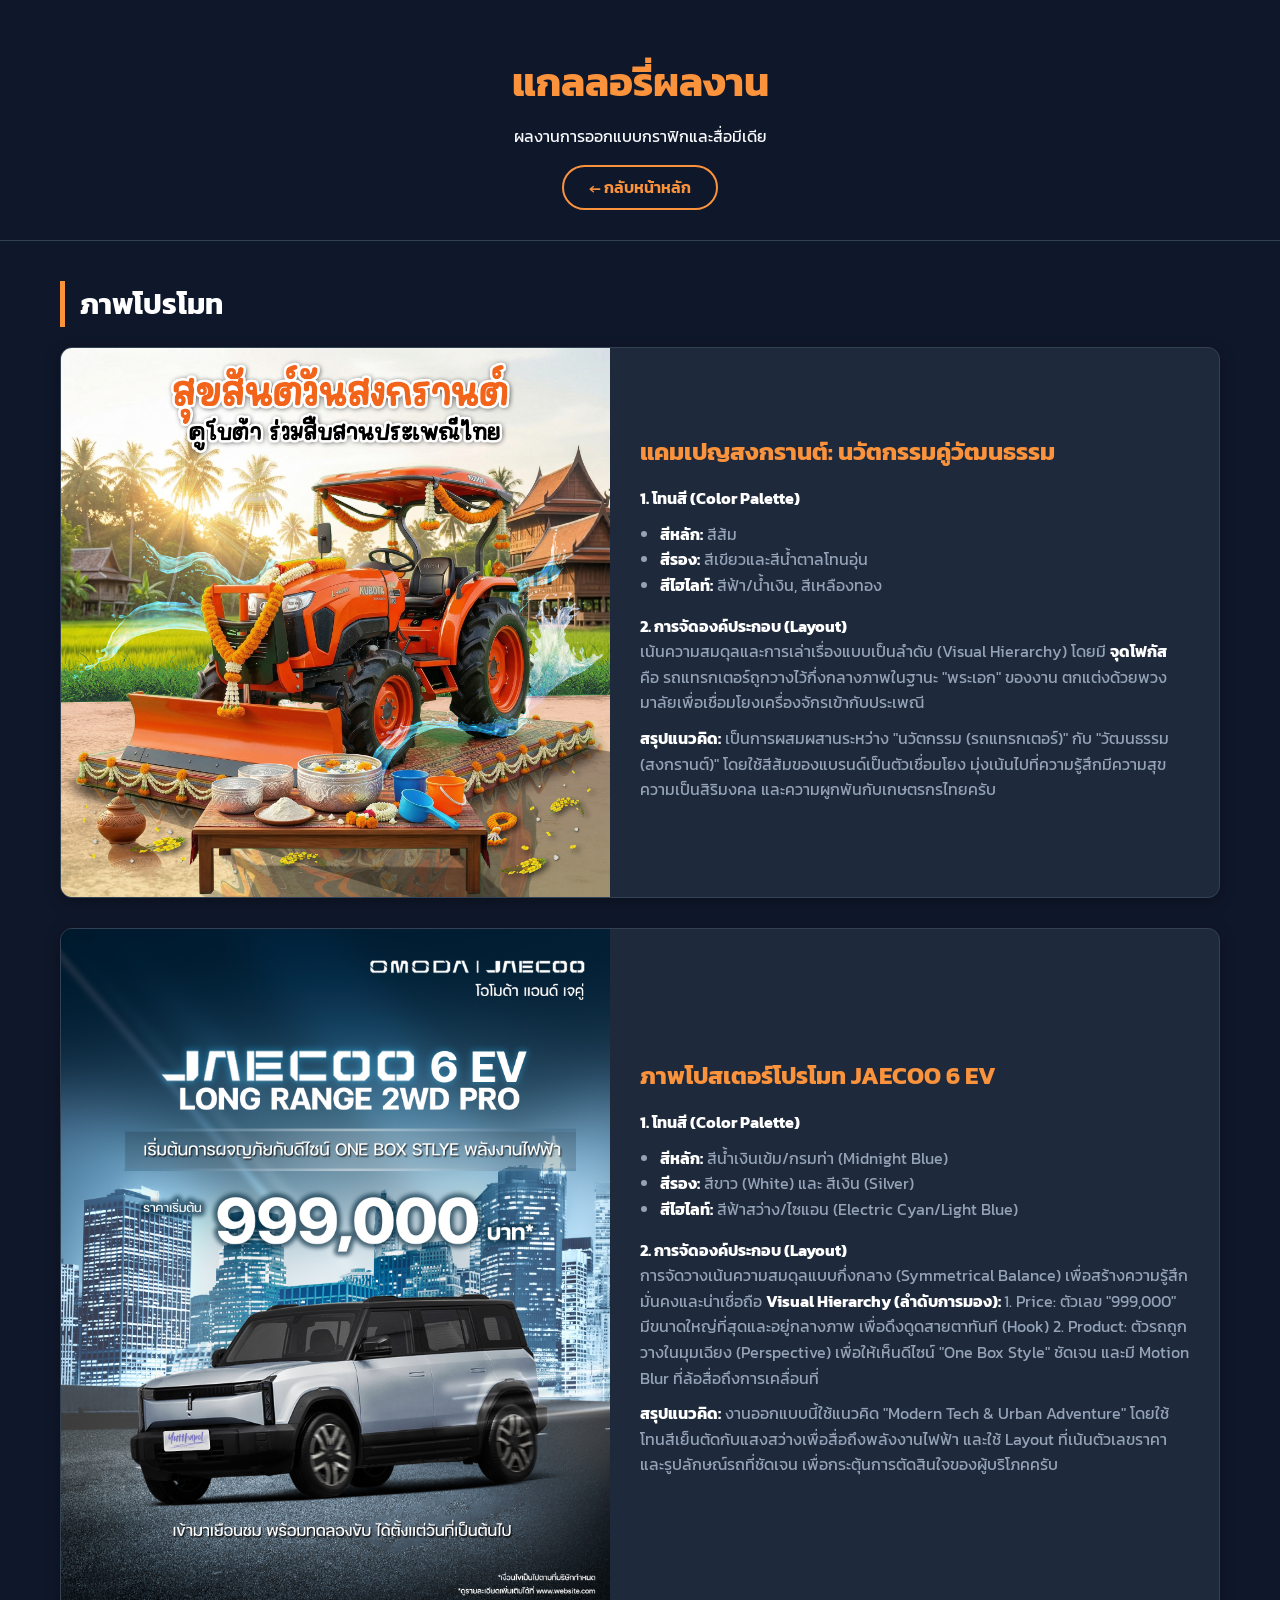
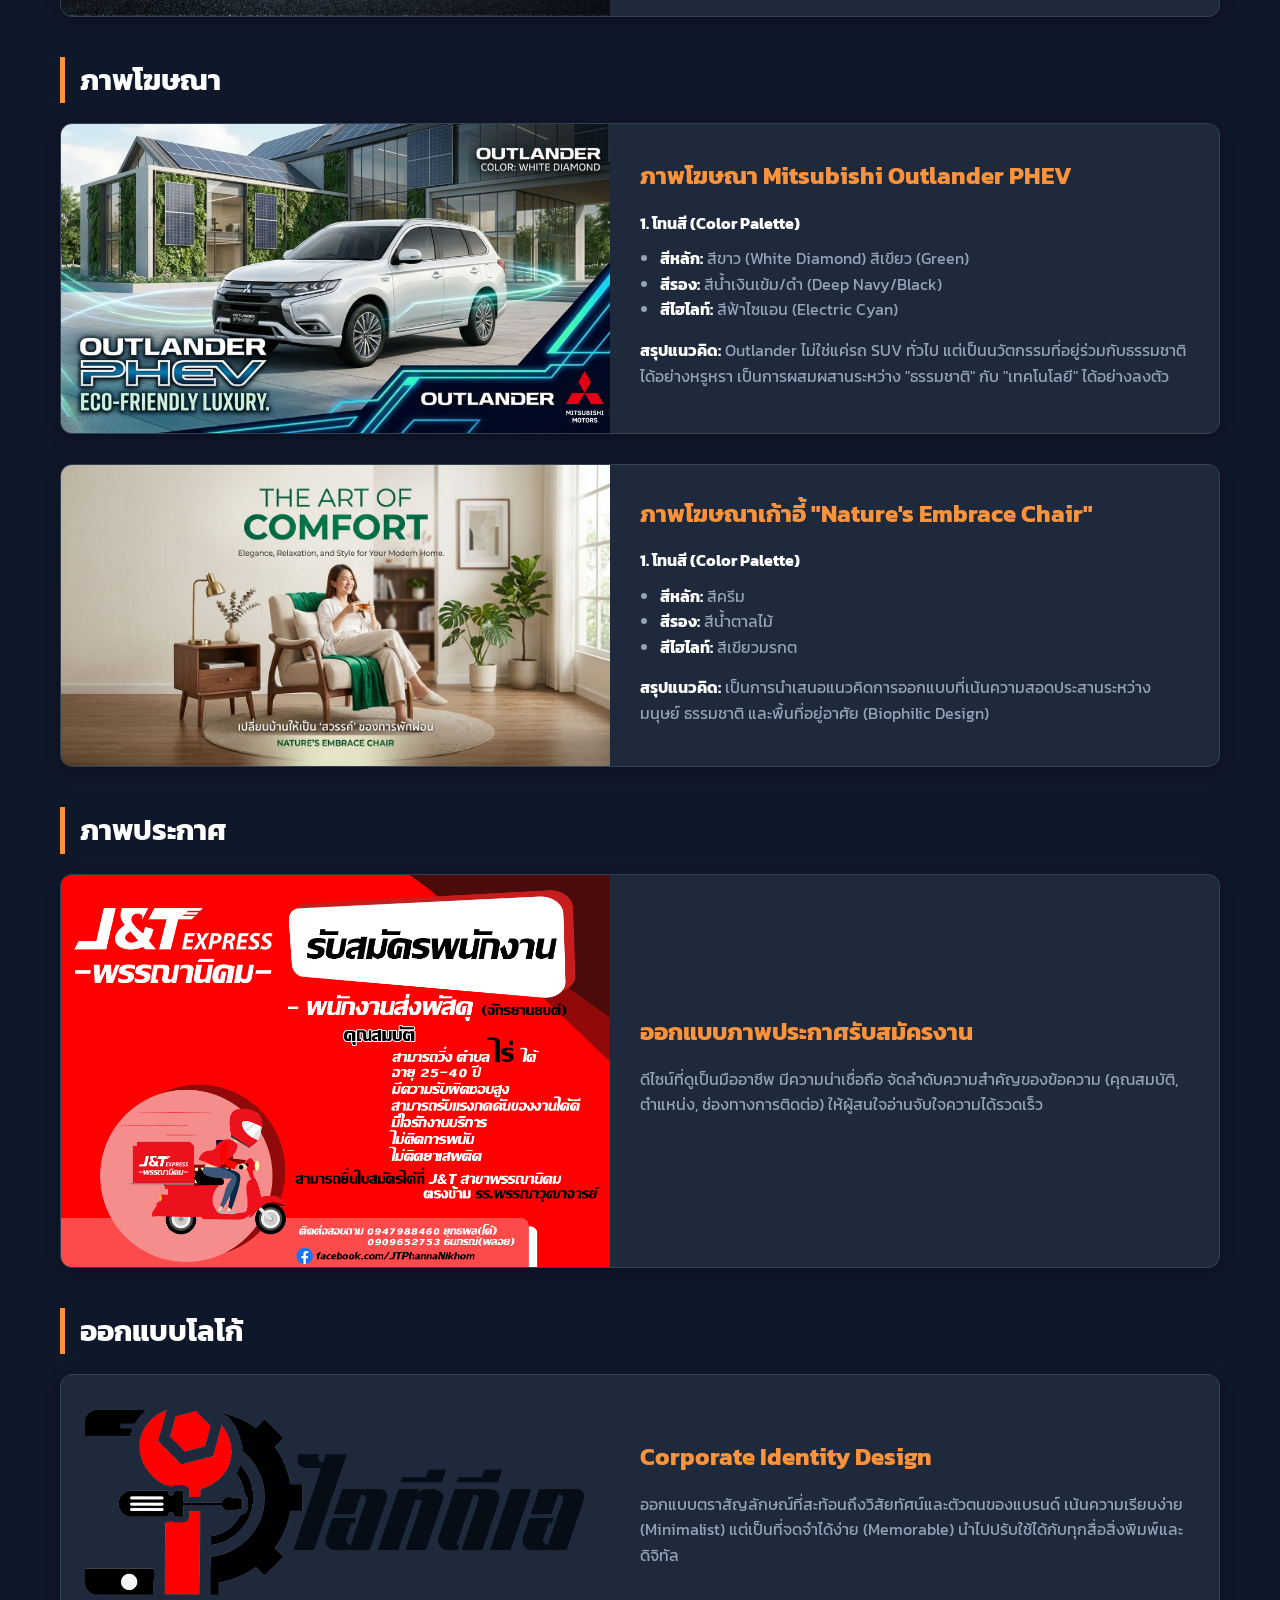
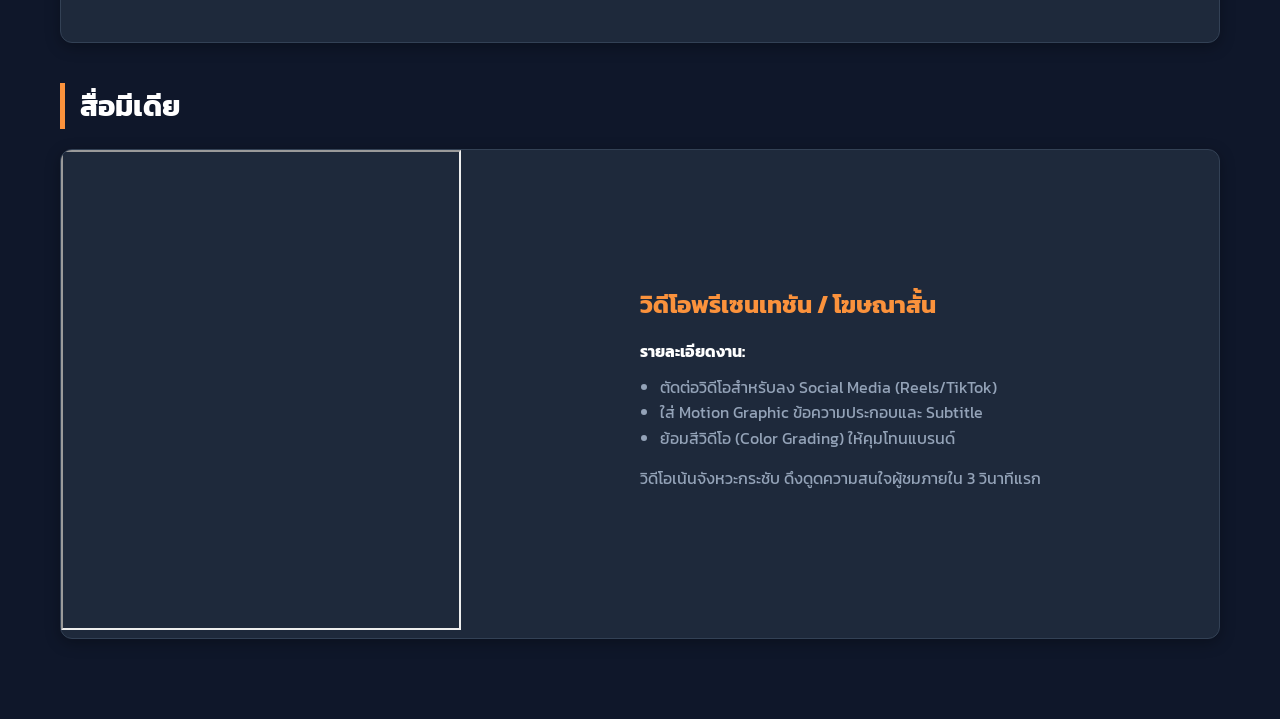
==== commit 6c149940: "Update portfolio.html" ====
--- a/portfolio.html
+++ b/portfolio.html
@@ -144,7 +144,13 @@
 
             .media-container {
                 max-width: 100%;
-                height: 250px; /* จำกัดความสูงรูปบนมือถือ */
+                height: auto; /* แก้ไข: ให้ความสูงปรับตามอัตราส่วนของรูปภาพอัตโนมัติ */
+            }
+
+            .media-container img, 
+            .media-container video {
+                height: auto; /* แก้ไข: ยกเลิกการบังคับความสูง 100% เพื่อให้รูปไม่โดนยืดหรือครอป */
+                object-fit: contain; /* แก้ไข: เพื่อให้รูปแสดงเต็มใบ */
             }
 
             .info-container {
@@ -171,8 +177,7 @@
             </div>
             <div class="info-container">
                 <h3>แคมเปญสงกรานต์: นวัตกรรมคู่วัฒนธรรม</h3>
-                <p><strong>1. โทนสี (Color Palette)</strong><br>
-                   เน้นความสดใสและสื่อถึงเอกลักษณ์ของแบรนด์ไปพร้อมกับบรรยากาศเทศกาล:</p>
+                <p><strong>1. โทนสี (Color Palette)</strong><br></p>
                 <ul>
                     <li><strong>สีหลัก:</strong> สีส้ม</li>
                     <li><strong>สีรอง:</strong> สีเขียวและสีน้ำตาลโทนอุ่น</li>
@@ -180,8 +185,6 @@
                 </ul>
                 <p><strong>2. การจัดองค์ประกอบ (Layout)</strong><br>
                    เน้นความสมดุลและการเล่าเรื่องแบบเป็นลำดับ (Visual Hierarchy) โดยมี <strong>จุดโฟกัส</strong> คือ รถแทรกเตอร์ถูกวางไว้กึ่งกลางภาพในฐานะ "พระเอก" ของงาน ตกแต่งด้วยพวงมาลัยเพื่อเชื่อมโยงเครื่องจักรเข้ากับประเพณี</p>
-                <p><strong>3. การเลือกใช้ Font (Typography)</strong><br>
-                   ใช้ฟอนต์ภาษาไทยแบบไม่มีหัว (Modern Sans-serif) ที่มีความโค้งมน (Rounded) ให้ความรู้สึกที่เป็นมิตร สนุกสนาน และดูร่วมสมัย</p>
                 <p><strong>สรุปแนวคิด:</strong> เป็นการผสมผสานระหว่าง "นวัตกรรม (รถแทรกเตอร์)" กับ "วัฒนธรรม (สงกรานต์)" โดยใช้สีส้มของแบรนด์เป็นตัวเชื่อมโยง มุ่งเน้นไปที่ความรู้สึกมีความสุข ความเป็นสิริมงคล และความผูกพันกับเกษตรกรไทยครับ</p>
             </div>
             
@@ -192,18 +195,14 @@
             </div>
             <div class="info-container">
                 <h3>ภาพโปสเตอร์โปรโมท JAECOO 6 EV</h3>
-                <p><strong>1. โทนสี (Color Palette)</strong><br>
-                   การใช้สีในงานนี้เน้นอารมณ์ความล้ำสมัย (Futuristic) และความพรีเมียมที่เป็นมิตรต่อสิ่งแวดล้อม (EV Concept):</p>
+                <p><strong>1. โทนสี (Color Palette)</strong><br></p>
                 <ul>
                     <li><strong>สีหลัก:</strong> สีน้ำเงินเข้ม/กรมท่า (Midnight Blue) </li>
                     <li><strong>สีรอง:</strong> สีขาว (White) และ สีเงิน (Silver) </li>
                     <li><strong>สีไฮไลท์:</strong> สีฟ้าสว่าง/ไซแอน (Electric Cyan/Light Blue)</li>
                 </ul>
                 <p><strong>2. การจัดองค์ประกอบ (Layout)</strong><br>
-                   การจัดวางเน้นความสมดุลแบบกึ่งกลาง (Symmetrical Balance) เพื่อสร้างความรู้สึกมั่นคงและน่าเชื่อถือ <strong>Visual Hierarchy (ลำดับการมอง): </strong> 1. Price: ตัวเลข "999,000" มีขนาดใหญ่ที่สุดและอยู่กลางภาพ เพื่อดึงดูดสายตาทันที (Hook) 2. Product: ตัวรถถูกวางในมุมเฉียง (Perspective) เพื่อให้เห็นดีไซน์ "One Box Style" ชัดเจน และมี Motion Blur ที่ล้อสื่อถึงการเคลื่อนที่ 3. Headline: ชื่อรุ่น JAECOO 6 EV วางด้านบนเพื่อระบุตัวตน
-                    <strong>Depth (ระยะของภาพ): </strong> มีการแบ่ง Foreground (ถนน), Midground (ตัวรถและราคา), และ Background (ตึกระฟ้า) ทำให้ภาพดูมีมิติ ไม่แบน</p>
-                <p><strong>3. การเลือกใช้ Font (Typography)</strong><br>
-                   การเลือกใช้ฟอนต์สื่อถึงบุคลิกของแบรนด์ที่เป็นรถยนต์ไฟฟ้าคนรุ่นใหม่</p>
+                   การจัดวางเน้นความสมดุลแบบกึ่งกลาง (Symmetrical Balance) เพื่อสร้างความรู้สึกมั่นคงและน่าเชื่อถือ <strong>Visual Hierarchy (ลำดับการมอง): </strong> 1. Price: ตัวเลข "999,000" มีขนาดใหญ่ที่สุดและอยู่กลางภาพ เพื่อดึงดูดสายตาทันที (Hook) 2. Product: ตัวรถถูกวางในมุมเฉียง (Perspective) เพื่อให้เห็นดีไซน์ "One Box Style" ชัดเจน และมี Motion Blur ที่ล้อสื่อถึงการเคลื่อนที่ </p>
                 <p><strong>สรุปแนวคิด:</strong> งานออกแบบนี้ใช้แนวคิด "Modern Tech & Urban Adventure" โดยใช้โทนสีเย็นตัดกับแสงสว่างเพื่อสื่อถึงพลังงานไฟฟ้า และใช้ Layout ที่เน้นตัวเลขราคาและรูปลักษณ์รถที่ชัดเจน เพื่อกระตุ้นการตัดสินใจของผู้บริโภคครับ</p>
             </div>
             
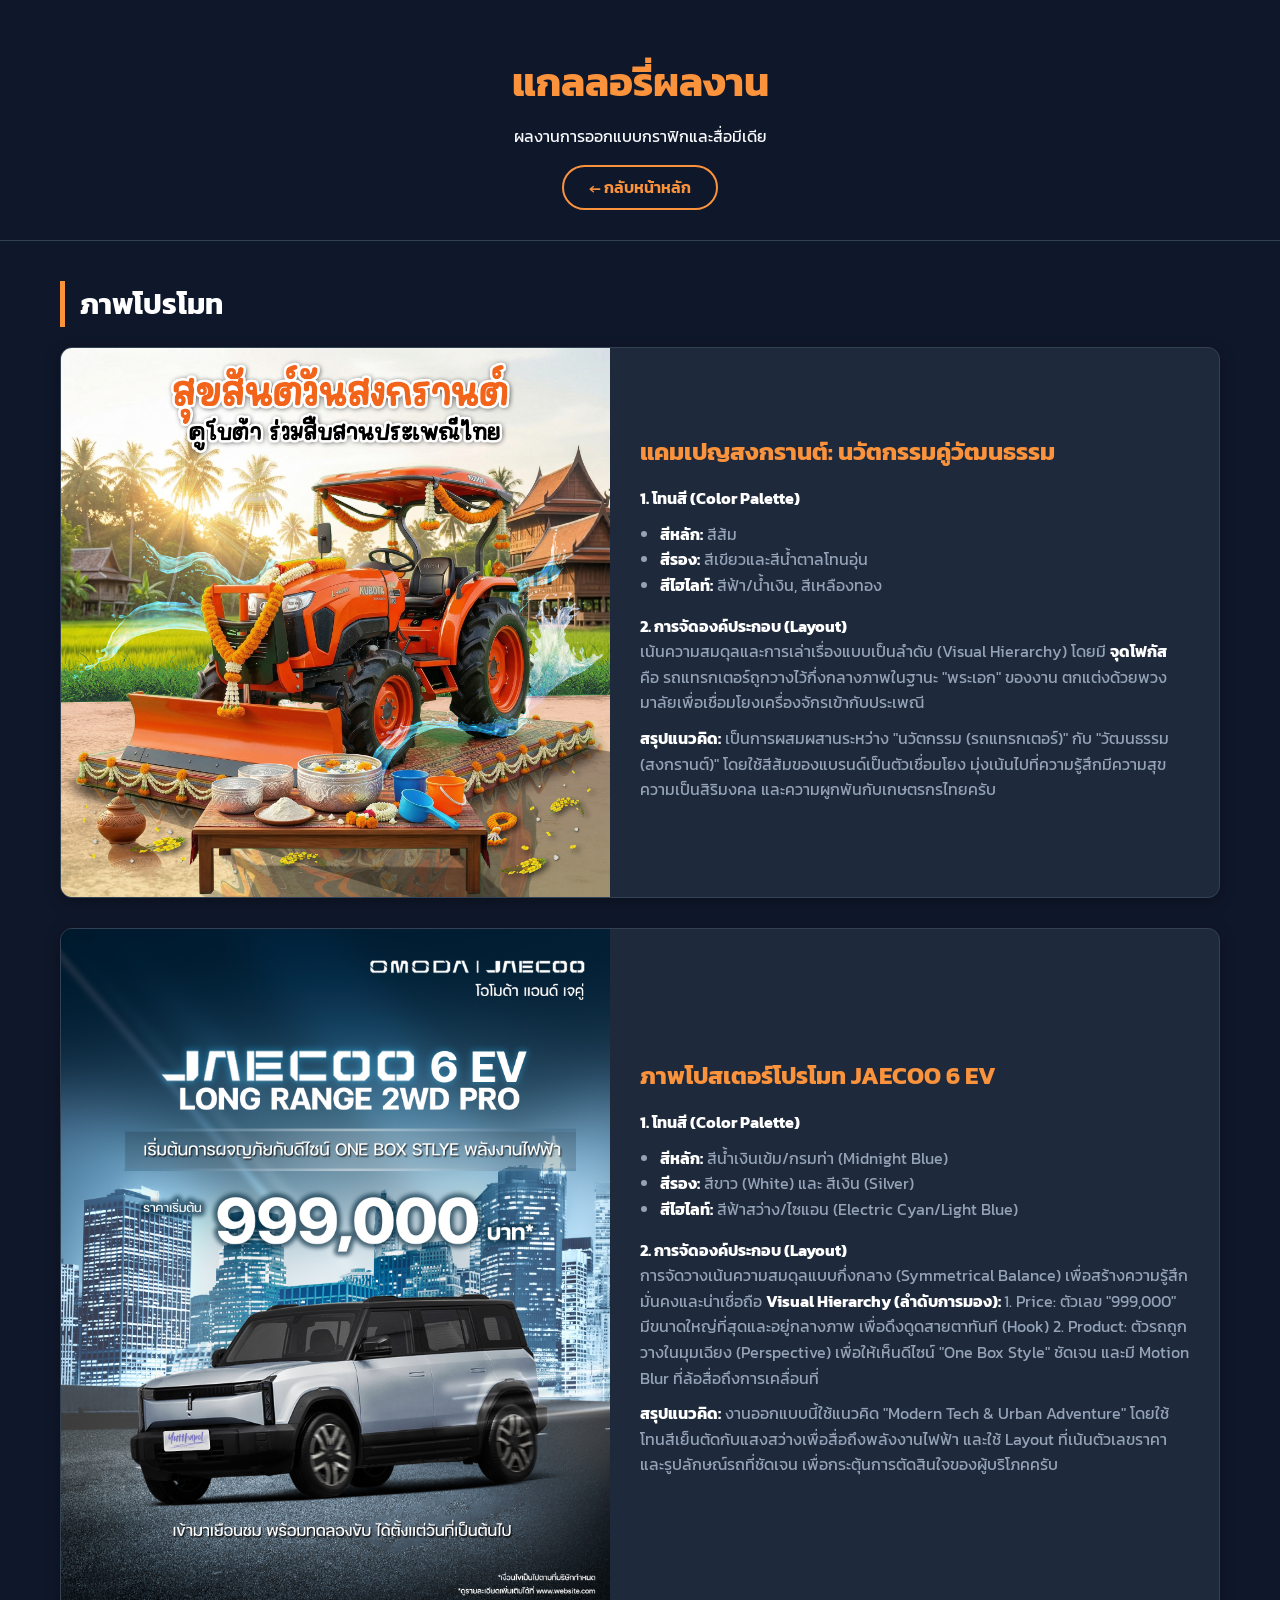
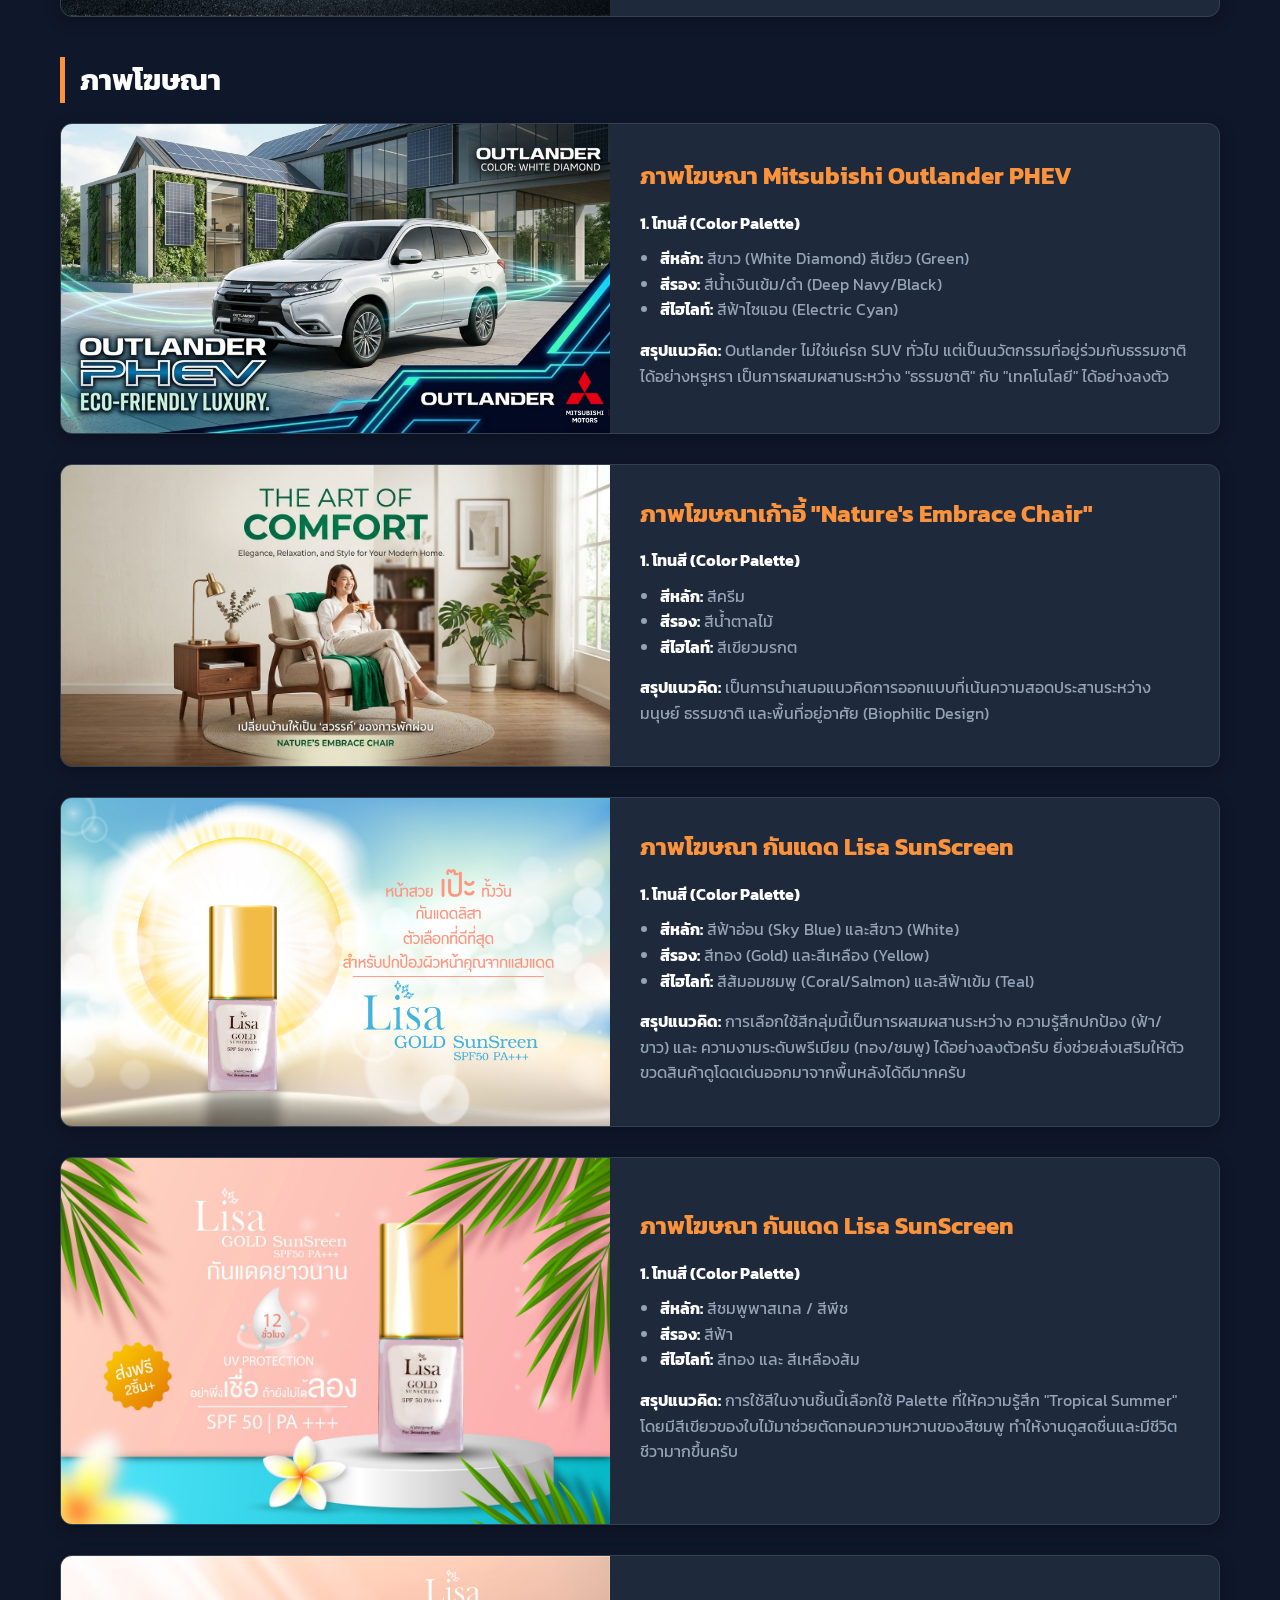
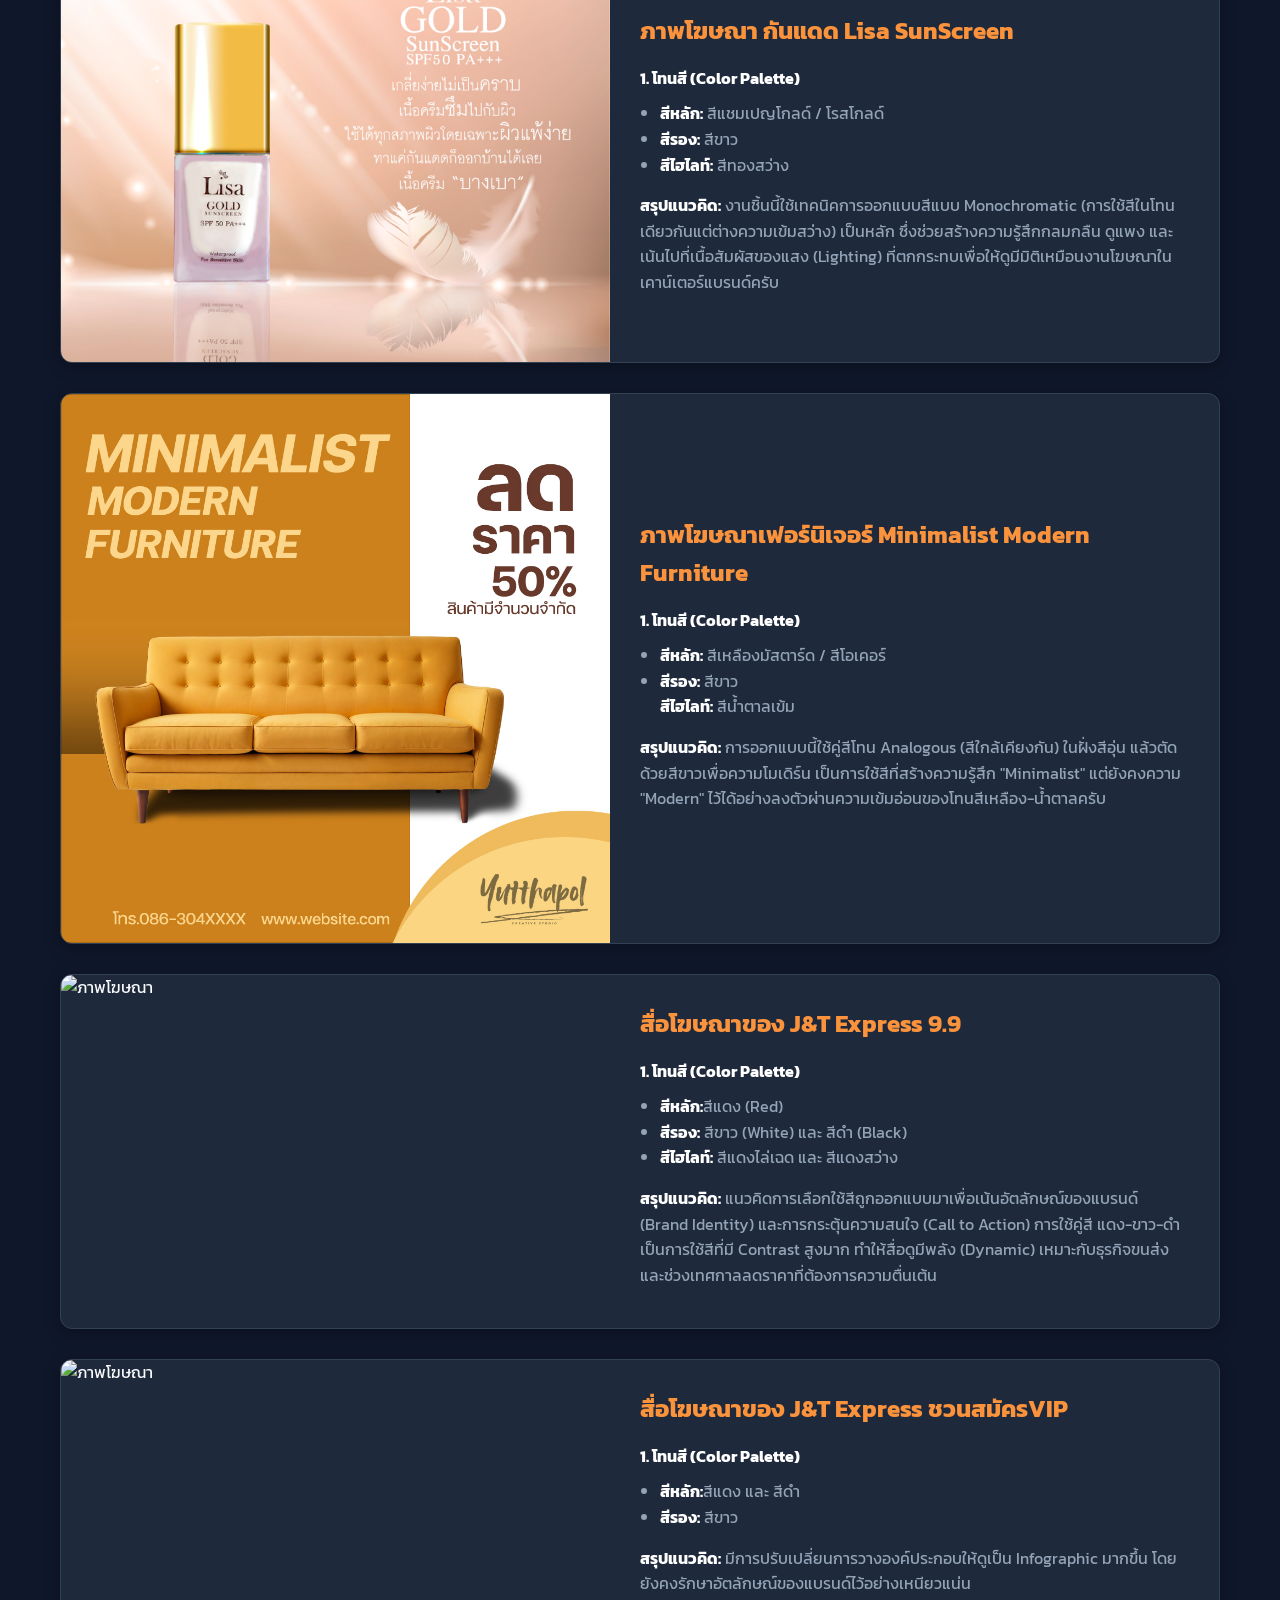
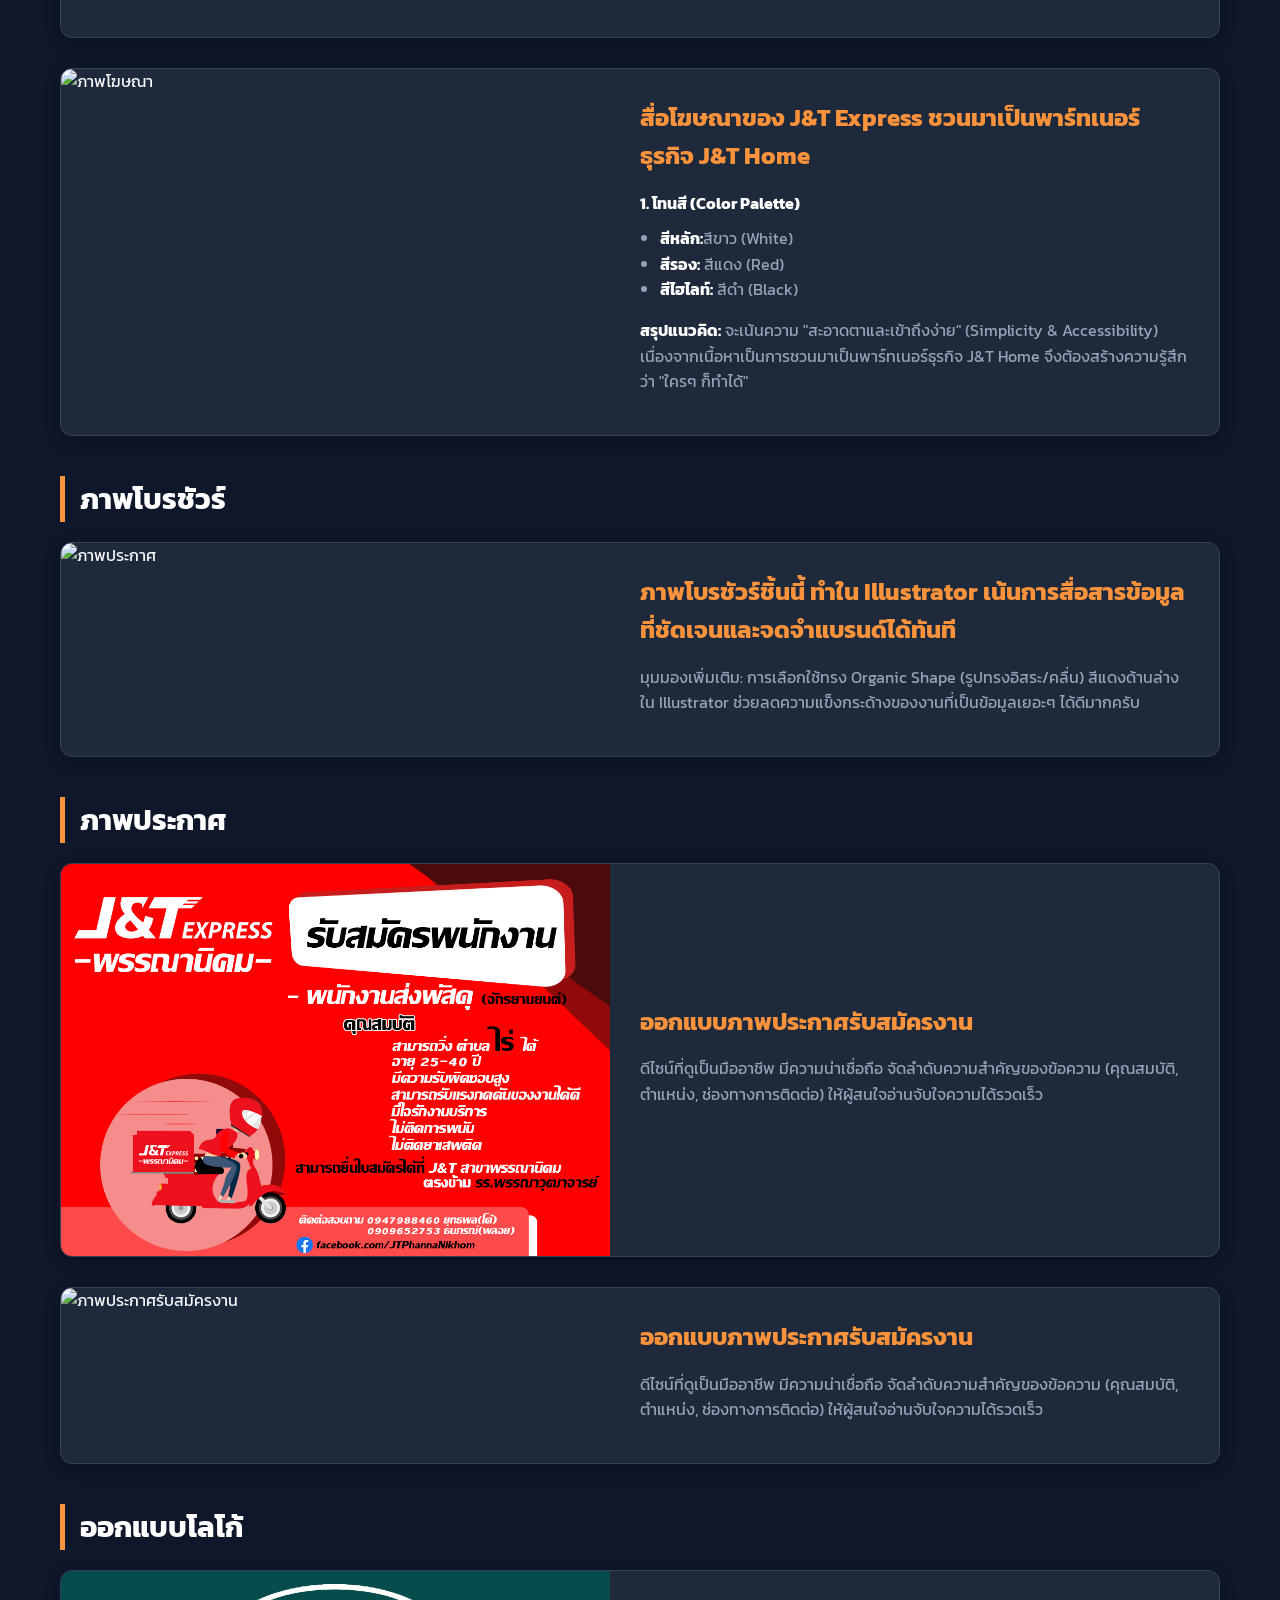
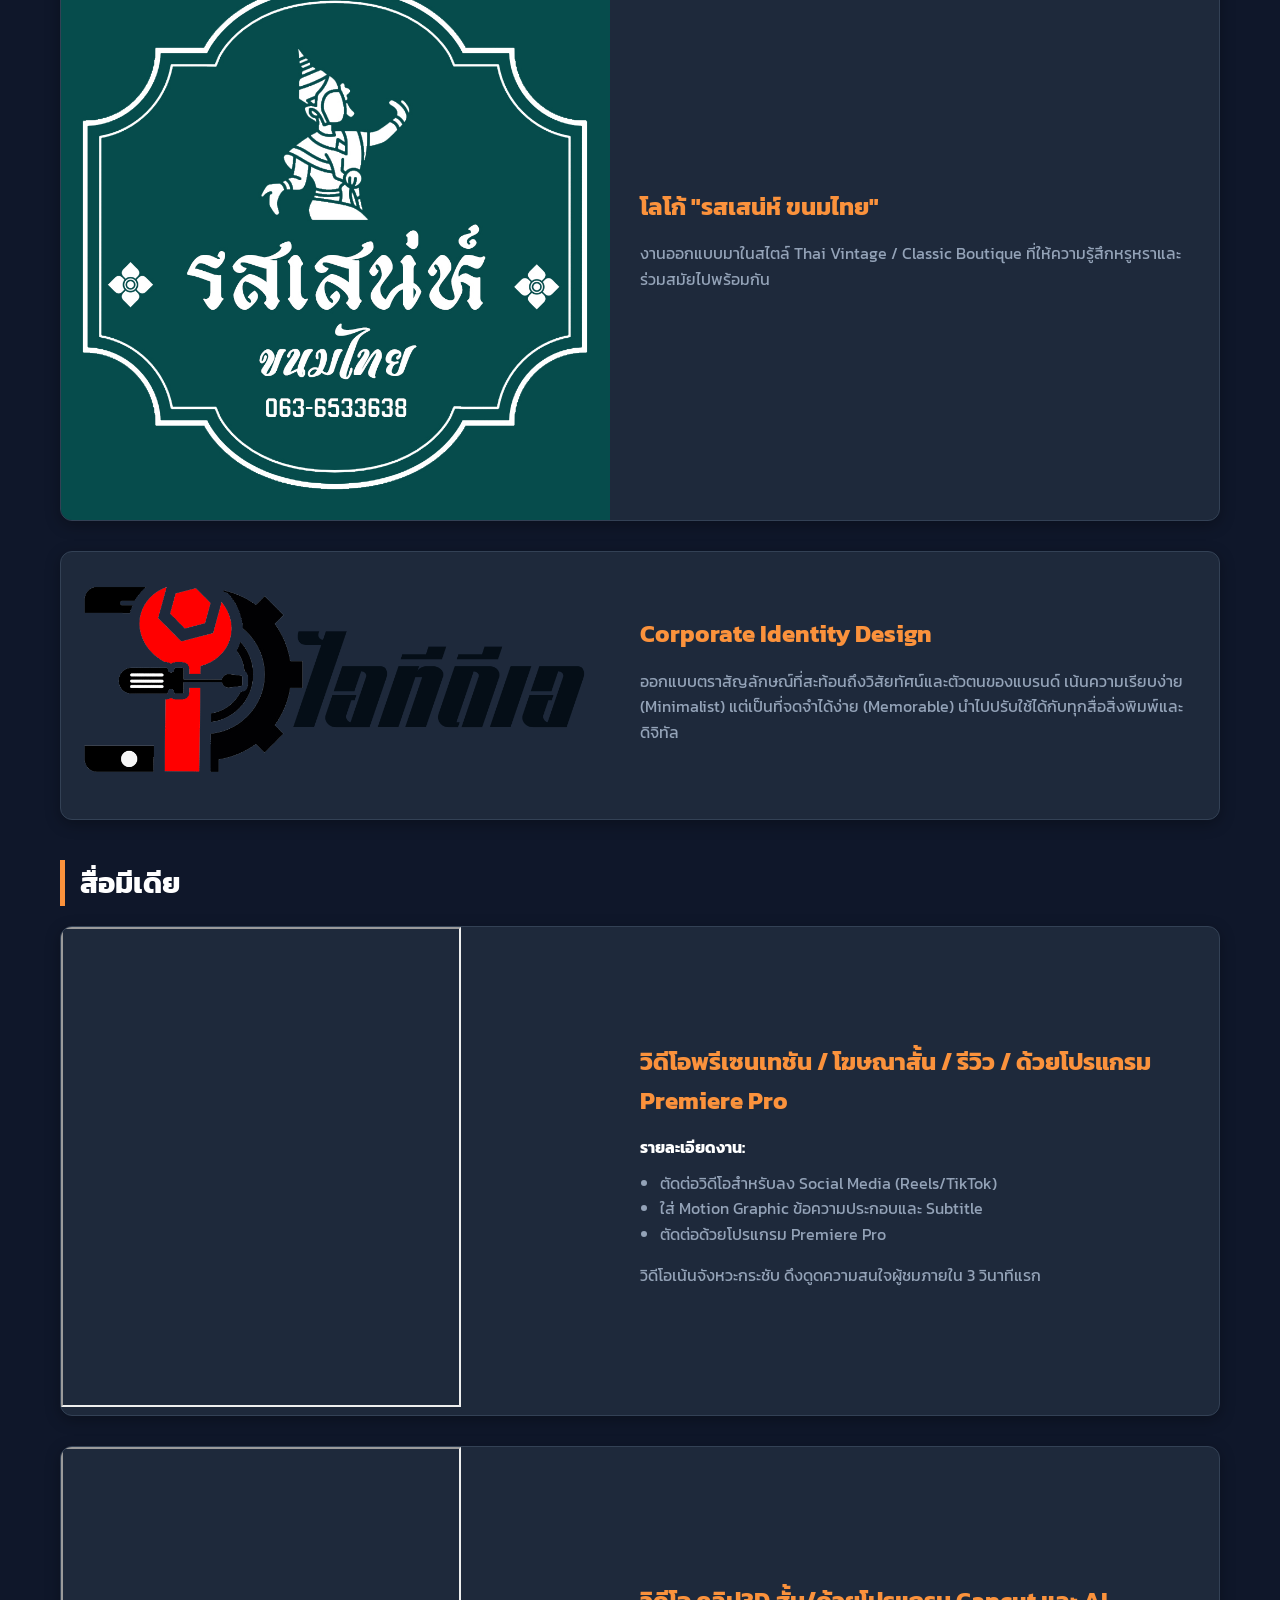
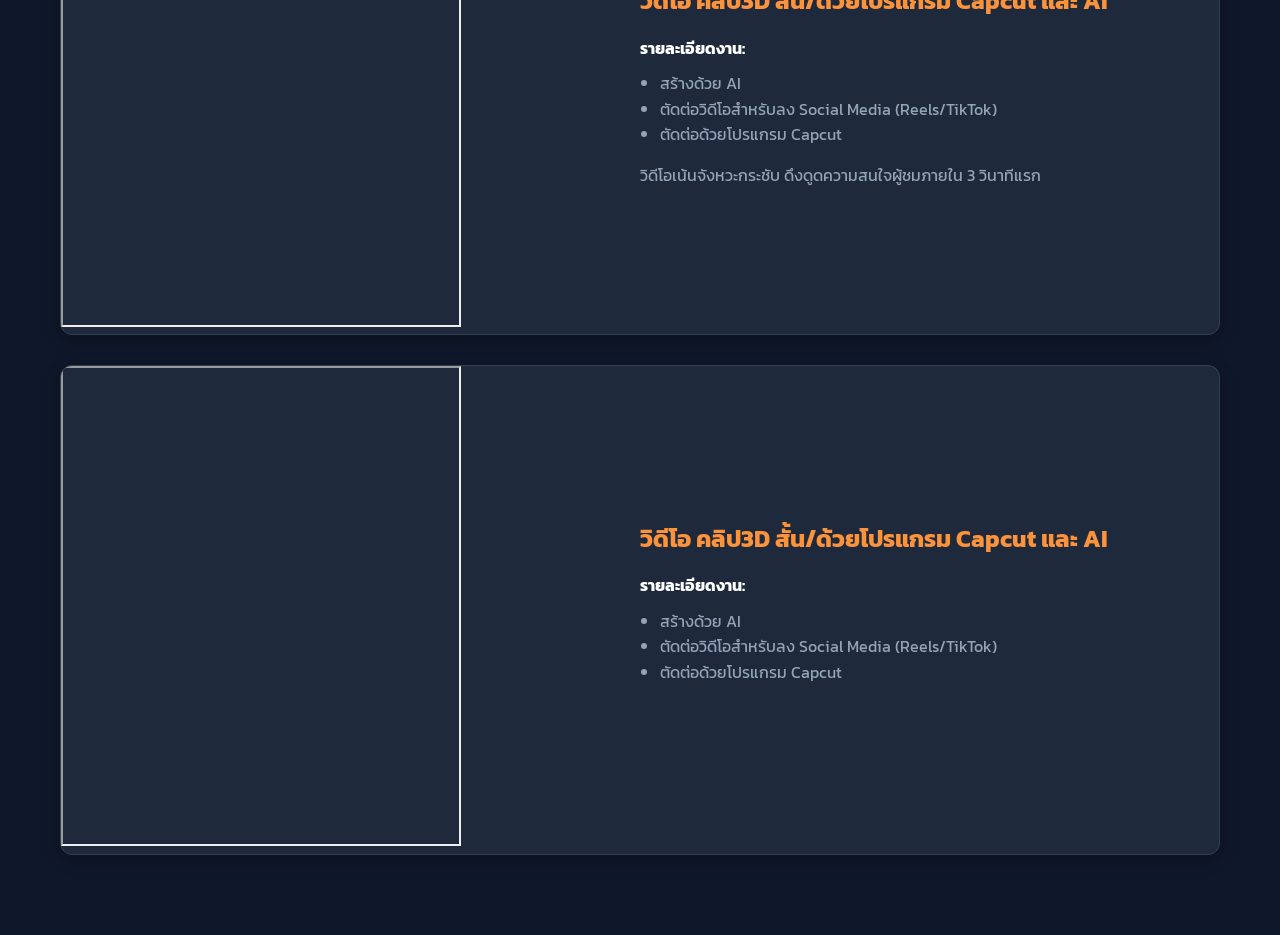
==== commit 7a59e9d7: "Update portfolio.html" ====
--- a/portfolio.html
+++ b/portfolio.html
@@ -147,8 +147,7 @@
                 height: auto; /* แก้ไข: ให้ความสูงปรับตามอัตราส่วนของรูปภาพอัตโนมัติ */
             }
 
-            .media-container img, 
-            .media-container video {
+            .media-container img  {
                 height: auto; /* แก้ไข: ยกเลิกการบังคับความสูง 100% เพื่อให้รูปไม่โดนยืดหรือครอป */
                 object-fit: contain; /* แก้ไข: เพื่อให้รูปแสดงเต็มใบ */
             }
@@ -243,6 +242,131 @@
             </div>
         </div>
 
+        <div class="portfolio-row">
+            <div class="media-container">
+                <img src="img/port/IMG_4687.JPG" alt="ภาพโฆษณา">
+            </div>
+            <div class="info-container">
+                <h3>ภาพโฆษณา กันแดด Lisa SunScreen </h3>
+                <p><strong>1. โทนสี (Color Palette)</strong><br></p>
+                <ul>
+                    <li><strong>สีหลัก:</strong> สีฟ้าอ่อน (Sky Blue) และสีขาว (White) </li>
+                    <li><strong>สีรอง:</strong> สีทอง (Gold) และสีเหลือง (Yellow)  </li>
+                    <li><strong>สีไฮไลท์:</strong> สีส้มอมชมพู (Coral/Salmon) และสีฟ้าเข้ม (Teal) </li>
+                </ul>
+                <p><strong>สรุปแนวคิด:</strong> การเลือกใช้สีกลุ่มนี้เป็นการผสมผสานระหว่าง ความรู้สึกปกป้อง (ฟ้า/ขาว) และ ความงามระดับพรีเมียม (ทอง/ชมพู) ได้อย่างลงตัวครับ ยิ่งช่วยส่งเสริมให้ตัวขวดสินค้าดูโดดเด่นออกมาจากพื้นหลังได้ดีมากครับ</p>
+            </div>
+        </div>
+
+        <div class="portfolio-row">
+            <div class="media-container">
+                <img src="img/port/IMG_4751.JPG" alt="ภาพโฆษณา">
+            </div>
+            <div class="info-container">
+                <h3>ภาพโฆษณา กันแดด Lisa SunScreen </h3>
+                <p><strong>1. โทนสี (Color Palette)</strong><br></p>
+                <ul>
+                    <li><strong>สีหลัก:</strong> สีชมพูพาสเทล / สีพีช</li>
+                    <li><strong>สีรอง:</strong> สีฟ้า  </li>
+                    <li><strong>สีไฮไลท์:</strong> สีทอง  และ สีเหลืองส้ม </li>
+                </ul>
+                <p><strong>สรุปแนวคิด:</strong> การใช้สีในงานชิ้นนี้เลือกใช้ Palette ที่ให้ความรู้สึก "Tropical Summer" โดยมีสีเขียวของใบไม้มาช่วยตัดทอนความหวานของสีชมพู ทำให้งานดูสดชื่นและมีชีวิตชีวามากขึ้นครับ</p>
+            </div>
+        </div>
+
+        <div class="portfolio-row">
+            <div class="media-container">
+                <img src="img/port/IMG_4795.JPG" alt="ภาพโฆษณา">
+            </div>
+            <div class="info-container">
+                <h3>ภาพโฆษณา กันแดด Lisa SunScreen </h3>
+                <p><strong>1. โทนสี (Color Palette)</strong><br></p>
+                <ul>
+                    <li><strong>สีหลัก:</strong> สีแชมเปญโกลด์ / โรสโกลด์</li>
+                    <li><strong>สีรอง:</strong> สีขาว  </li>
+                    <li><strong>สีไฮไลท์:</strong> สีทองสว่าง </li>
+                </ul>
+                <p><strong>สรุปแนวคิด:</strong> งานชิ้นนี้ใช้เทคนิคการออกแบบสีแบบ Monochromatic (การใช้สีในโทนเดียวกันแต่ต่างความเข้มสว่าง) เป็นหลัก ซึ่งช่วยสร้างความรู้สึกกลมกลืน ดูแพง และเน้นไปที่เนื้อสัมผัสของแสง (Lighting) ที่ตกกระทบเพื่อให้ดูมีมิติเหมือนงานโฆษณาในเคาน์เตอร์แบรนด์ครับ</p>
+            </div>
+        </div>
+
+        <div class="portfolio-row">
+            <div class="media-container">
+                <img src="img/port/งาน1.jpg" alt="ภาพโฆษณา">
+            </div>
+            <div class="info-container">
+                <h3>ภาพโฆษณาเฟอร์นิเจอร์ Minimalist Modern Furniture</h3>
+                <p><strong>1. โทนสี (Color Palette)</strong><br></p>
+                <ul>
+                    <li><strong>สีหลัก:</strong> สีเหลืองมัสตาร์ด / สีโอเคอร์</li>
+                    <li><strong>สีรอง:</strong> สีขาว  </li
+                    <li><strong>สีไฮไลท์:</strong> สีน้ำตาลเข้ม </li>
+                </ul>
+                <p><strong>สรุปแนวคิด:</strong> การออกแบบนี้ใช้คู่สีโทน Analogous (สีใกล้เคียงกัน) ในฝั่งสีอุ่น แล้วตัดด้วยสีขาวเพื่อความโมเดิร์น เป็นการใช้สีที่สร้างความรู้สึก "Minimalist" แต่ยังคงความ "Modern" ไว้ได้อย่างลงตัวผ่านความเข้มอ่อนของโทนสีเหลือง-น้ำตาลครับ</p>
+            </div>
+        </div>
+
+        <div class="portfolio-row">
+            <div class="media-container">
+                <img src="img/port/IMG_0710.jpg" alt="ภาพโฆษณา">
+            </div>
+            <div class="info-container">
+                <h3>สื่อโฆษณาของ J&T Express 9.9</h3>
+                <p><strong>1. โทนสี (Color Palette)</strong><br></p>
+                <ul>
+                    <li><strong>สีหลัก:</strong>สีแดง (Red)  </li>
+                    <li><strong>สีรอง:</strong> สีขาว (White) และ สีดำ (Black) </li>
+                    <li><strong>สีไฮไลท์:</strong> สีแดงไล่เฉด และ สีแดงสว่าง </li>
+                </ul>
+                <p><strong>สรุปแนวคิด:</strong> แนวคิดการเลือกใช้สีถูกออกแบบมาเพื่อเน้นอัตลักษณ์ของแบรนด์ (Brand Identity) และการกระตุ้นความสนใจ (Call to Action) การใช้คู่สี แดง-ขาว-ดำ เป็นการใช้สีที่มี Contrast สูงมาก ทำให้สื่อดูมีพลัง (Dynamic) เหมาะกับธุรกิจขนส่งและช่วงเทศกาลลดราคาที่ต้องการความตื่นเต้น </p>
+            </div>
+        </div>
+
+        <div class="portfolio-row">
+            <div class="media-container">
+                <img src="img/port/IMG_0713.jpg" alt="ภาพโฆษณา">
+            </div>
+            <div class="info-container">
+                <h3>สื่อโฆษณาของ J&T Express ชวนสมัครVIP</h3>
+                <p><strong>1. โทนสี (Color Palette)</strong><br></p>
+                <ul>
+                    <li><strong>สีหลัก:</strong>สีแดง และ สีดำ  </li>
+                    <li><strong>สีรอง:</strong> สีขาว </li>
+                </ul>
+                <p><strong>สรุปแนวคิด:</strong> มีการปรับเปลี่ยนการวางองค์ประกอบให้ดูเป็น Infographic มากขึ้น โดยยังคงรักษาอัตลักษณ์ของแบรนด์ไว้อย่างเหนียวแน่น </p>
+            </div>
+        </div>
+
+        <div class="portfolio-row">
+            <div class="media-container">
+                <img src="img/port/IMG_0714.jpg" alt="ภาพโฆษณา">
+            </div>
+            <div class="info-container">
+                <h3>สื่อโฆษณาของ J&T Express ชวนมาเป็นพาร์ทเนอร์ธุรกิจ J&T Home</h3>
+                <p><strong>1. โทนสี (Color Palette)</strong><br></p>
+                <ul>
+                    <li><strong>สีหลัก:</strong>สีขาว (White)  </li>
+                    <li><strong>สีรอง:</strong> สีแดง (Red) </li>
+                    <li><strong>สีไฮไลท์:</strong> สีดำ (Black) </li>
+                </ul>
+                <p><strong>สรุปแนวคิด:</strong> จะเน้นความ "สะอาดตาและเข้าถึงง่าย" (Simplicity & Accessibility) เนื่องจากเนื้อหาเป็นการชวนมาเป็นพาร์ทเนอร์ธุรกิจ J&T Home จึงต้องสร้างความรู้สึกว่า "ใครๆ ก็ทำได้" </p>
+            </div>
+        </div>
+
+
+        <h2 class="category-title">ภาพโบรชัวร์</h2>
+        
+        <div class="portfolio-row">
+            <div class="media-container">
+                <img src="img/port/Asset 1@4x-100.jpg" alt="ภาพประกาศ">
+            </div>
+            <div class="info-container">
+                <h3>ภาพโบรชัวร์ชิ้นนี้ ทำใน Illustrator เน้นการสื่อสารข้อมูลที่ชัดเจนและจดจำแบรนด์ได้ทันที</h3>
+                <p>มุมมองเพิ่มเติม: การเลือกใช้ทรง Organic Shape (รูปทรงอิสระ/คลื่น) สีแดงด้านล่างใน Illustrator ช่วยลดความแข็งกระด้างของงานที่เป็นข้อมูลเยอะๆ ได้ดีมากครับ</p>
+            </div>
+        </div>
+ 
+
         <h2 class="category-title">ภาพประกาศ</h2>
         
         <div class="portfolio-row">
@@ -255,7 +379,27 @@
             </div>
         </div>
 
+        <div class="portfolio-row">
+            <div class="media-container">
+                <img src="img/port/รับสมัครงานธุรการ.jpg" alt="ภาพประกาศรับสมัครงาน">
+            </div>
+            <div class="info-container">
+                <h3>ออกแบบภาพประกาศรับสมัครงาน</h3>
+                <p>ดีไซน์ที่ดูเป็นมืออาชีพ มีความน่าเชื่อถือ จัดลำดับความสำคัญของข้อความ (คุณสมบัติ, ตำแหน่ง, ช่องทางการติดต่อ) ให้ผู้สนใจอ่านจับใจความได้รวดเร็ว</p>
+            </div>
+        </div>
+
         <h2 class="category-title">ออกแบบโลโก้</h2>
+
+        <div class="portfolio-row">
+            <div class="media-container">
+                <img src="img/port/logo11.jpg" alt="ออกแบบโลโก้">
+            </div>
+            <div class="info-container">
+                <h3>โลโก้ "รสเสน่ห์ ขนมไทย"</h3>
+                <p>งานออกแบบมาในสไตล์ Thai Vintage / Classic Boutique ที่ให้ความรู้สึกหรูหราและร่วมสมัยไปพร้อมกัน</p>
+            </div>
+        </div>
         
         <div class="portfolio-row">
             <div class="media-container">
@@ -274,16 +418,49 @@
                 <iframe src="https://drive.google.com/file/d/15hPdoA0lHw3VKjp4JKHy4RlAQ8JtWLNZ/preview" width="400" height="480"></iframe>
             </div>
             <div class="info-container">
-                <h3>วิดีโอพรีเซนเทชัน / โฆษณาสั้น</h3>
+                <h3>วิดีโอพรีเซนเทชัน / โฆษณาสั้น / รีวิว / ด้วยโปรแกรม Premiere Pro</h3>
                 <p><strong>รายละเอียดงาน:</strong></p>
                 <ul>
                     <li>ตัดต่อวิดีโอสำหรับลง Social Media (Reels/TikTok)</li>
                     <li>ใส่ Motion Graphic ข้อความประกอบและ Subtitle</li>
-                    <li>ย้อมสีวิดีโอ (Color Grading) ให้คุมโทนแบรนด์</li>
+                    <li>ตัดต่อด้วยโปรแกรม Premiere Pro</li>
                 </ul>
                 <p>วิดีโอเน้นจังหวะกระชับ ดึงดูดความสนใจผู้ชมภายใน 3 วินาทีแรก</p>
             </div>
         </div>
+
+        <div class="portfolio-row">
+            <div class="media-container">
+                <iframe src="https://drive.google.com/file/d/1EWKPaeKjCZMNAldWSc8rrLyBjoDv4pjp/preview" width="400" height="480"></iframe>
+            </div>
+            <div class="info-container">
+                <h3>วิดีโอ คลิป3D สั้น/ด้วยโปรแกรม Capcut และ AI</h3>
+                <p><strong>รายละเอียดงาน:</strong></p>
+                <ul>
+                    <li>สร้างด้วย AI</li>
+                    <li>ตัดต่อวิดีโอสำหรับลง Social Media (Reels/TikTok)</li>
+                    <li>ตัดต่อด้วยโปรแกรม Capcut</li>
+                </ul>
+                <p>วิดีโอเน้นจังหวะกระชับ ดึงดูดความสนใจผู้ชมภายใน 3 วินาทีแรก</p>
+            </div>
+        </div>
+
+        <div class="portfolio-row">
+            <div class="media-container">
+                <iframe src="https://drive.google.com/file/d/1zX6SAhoQa9o9ctGqqITsV0Z4qhFWROHi/preview" width="400" height="480"></iframe>
+            </div>
+            <div class="info-container">
+                <h3>วิดีโอ คลิป3D สั้น/ด้วยโปรแกรม Capcut และ AI</h3>
+                <p><strong>รายละเอียดงาน:</strong></p>
+                <ul>
+                    <li>สร้างด้วย AI</li>
+                    <li>ตัดต่อวิดีโอสำหรับลง Social Media (Reels/TikTok)</li>
+                    <li>ตัดต่อด้วยโปรแกรม Capcut</li>
+                </ul>
+                
+            </div>
+        </div>
+
 
     </div>
 
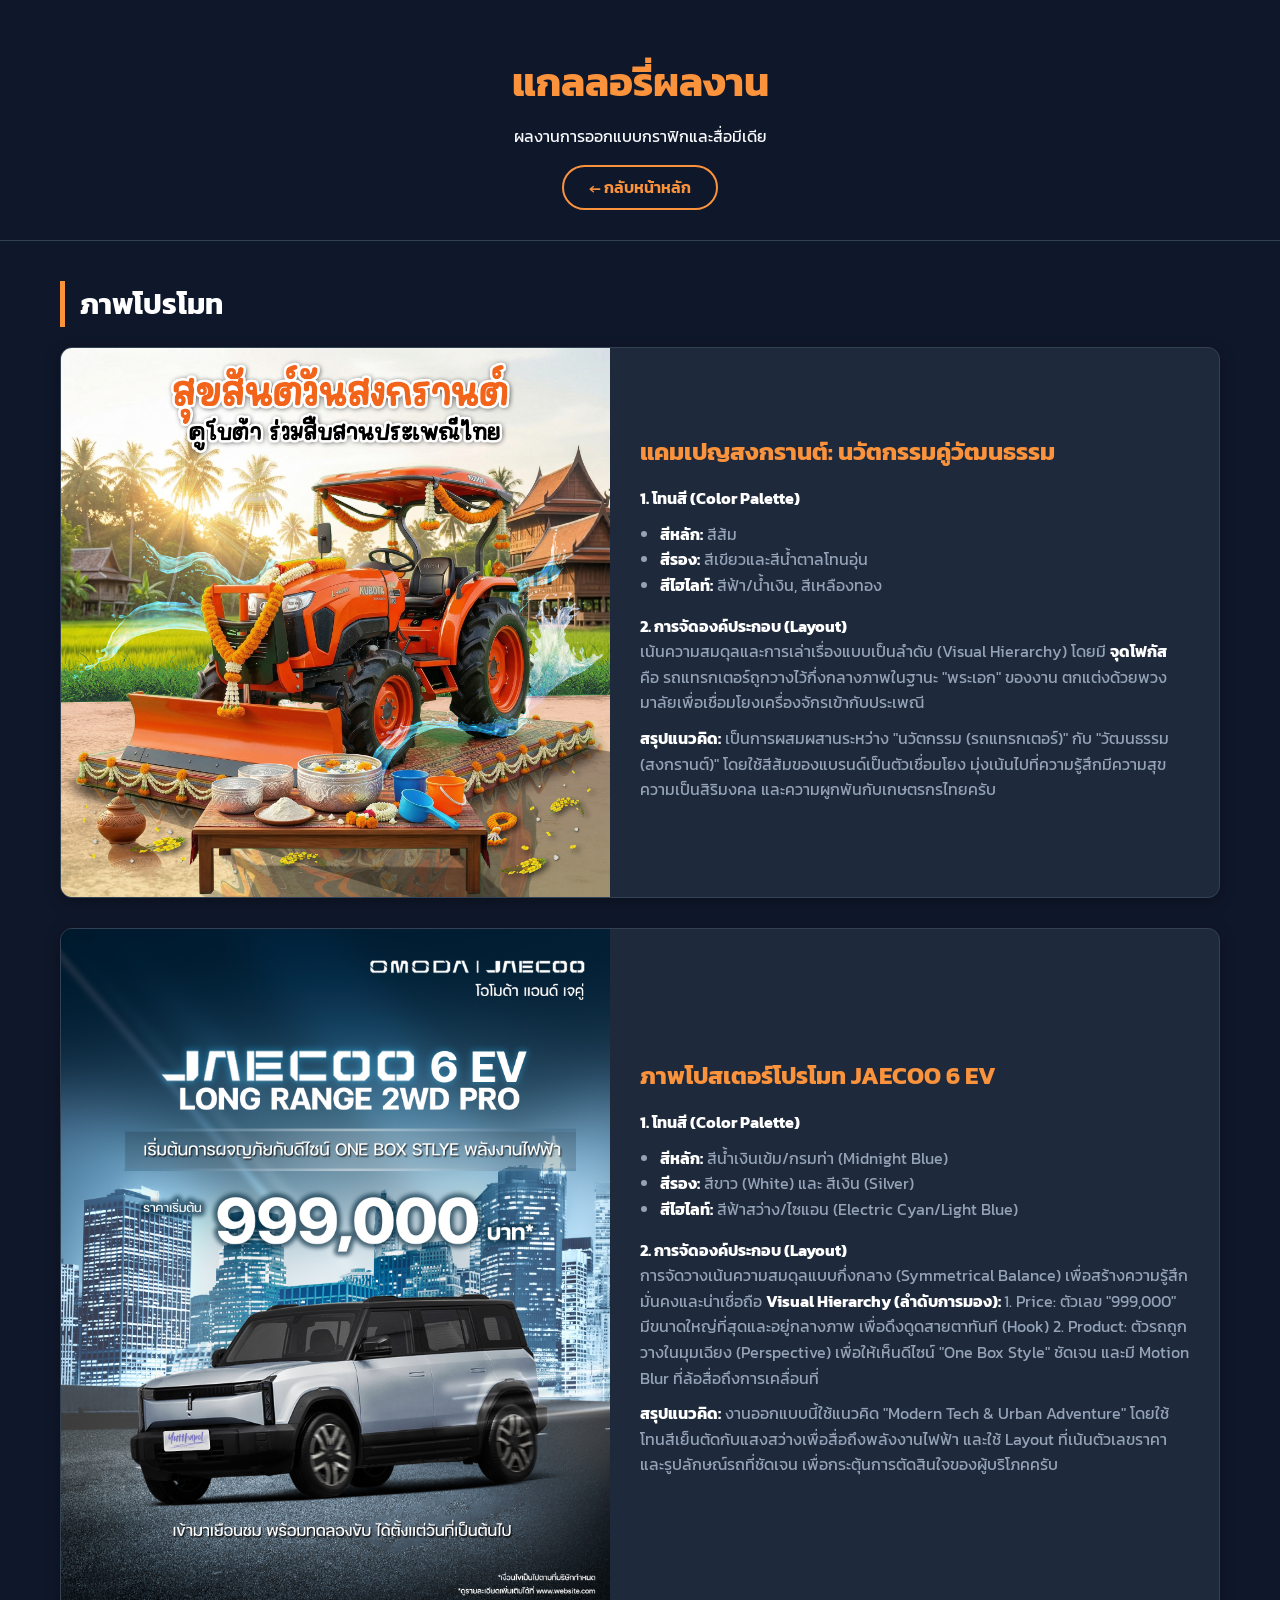
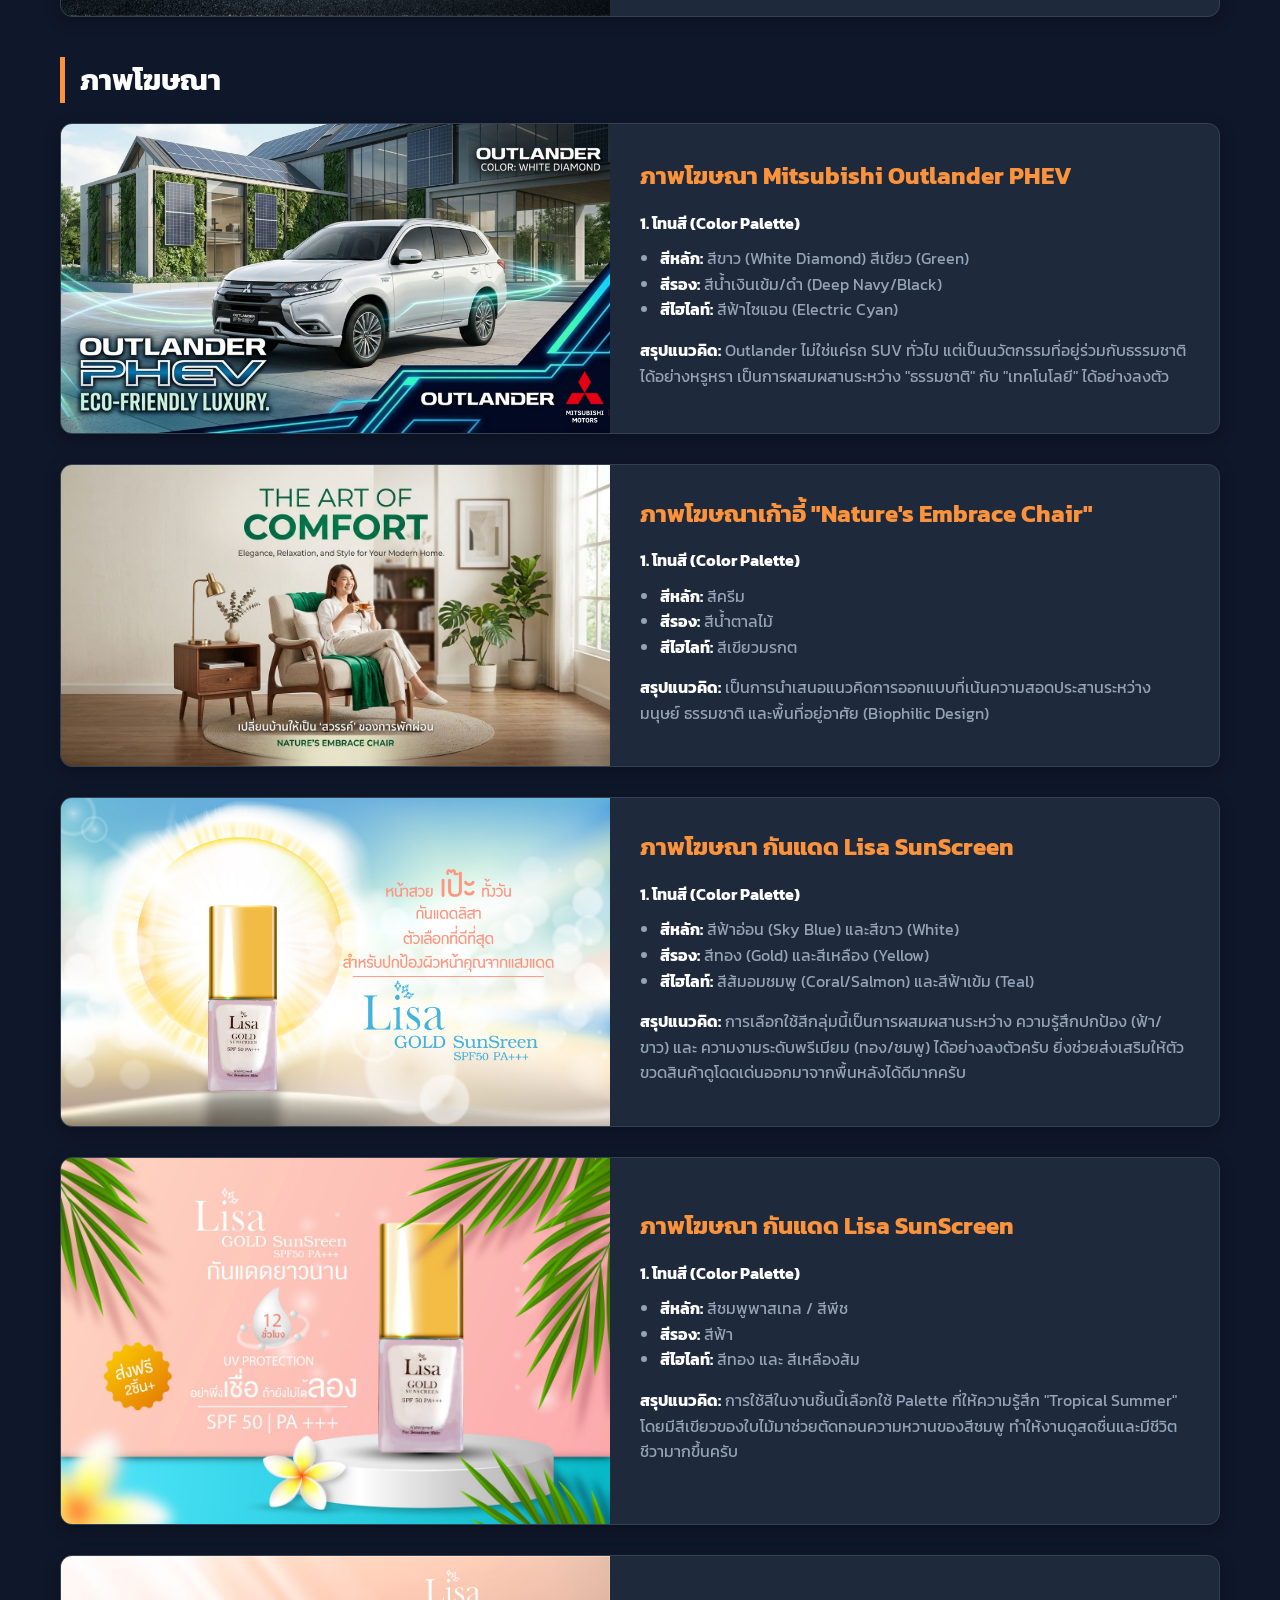
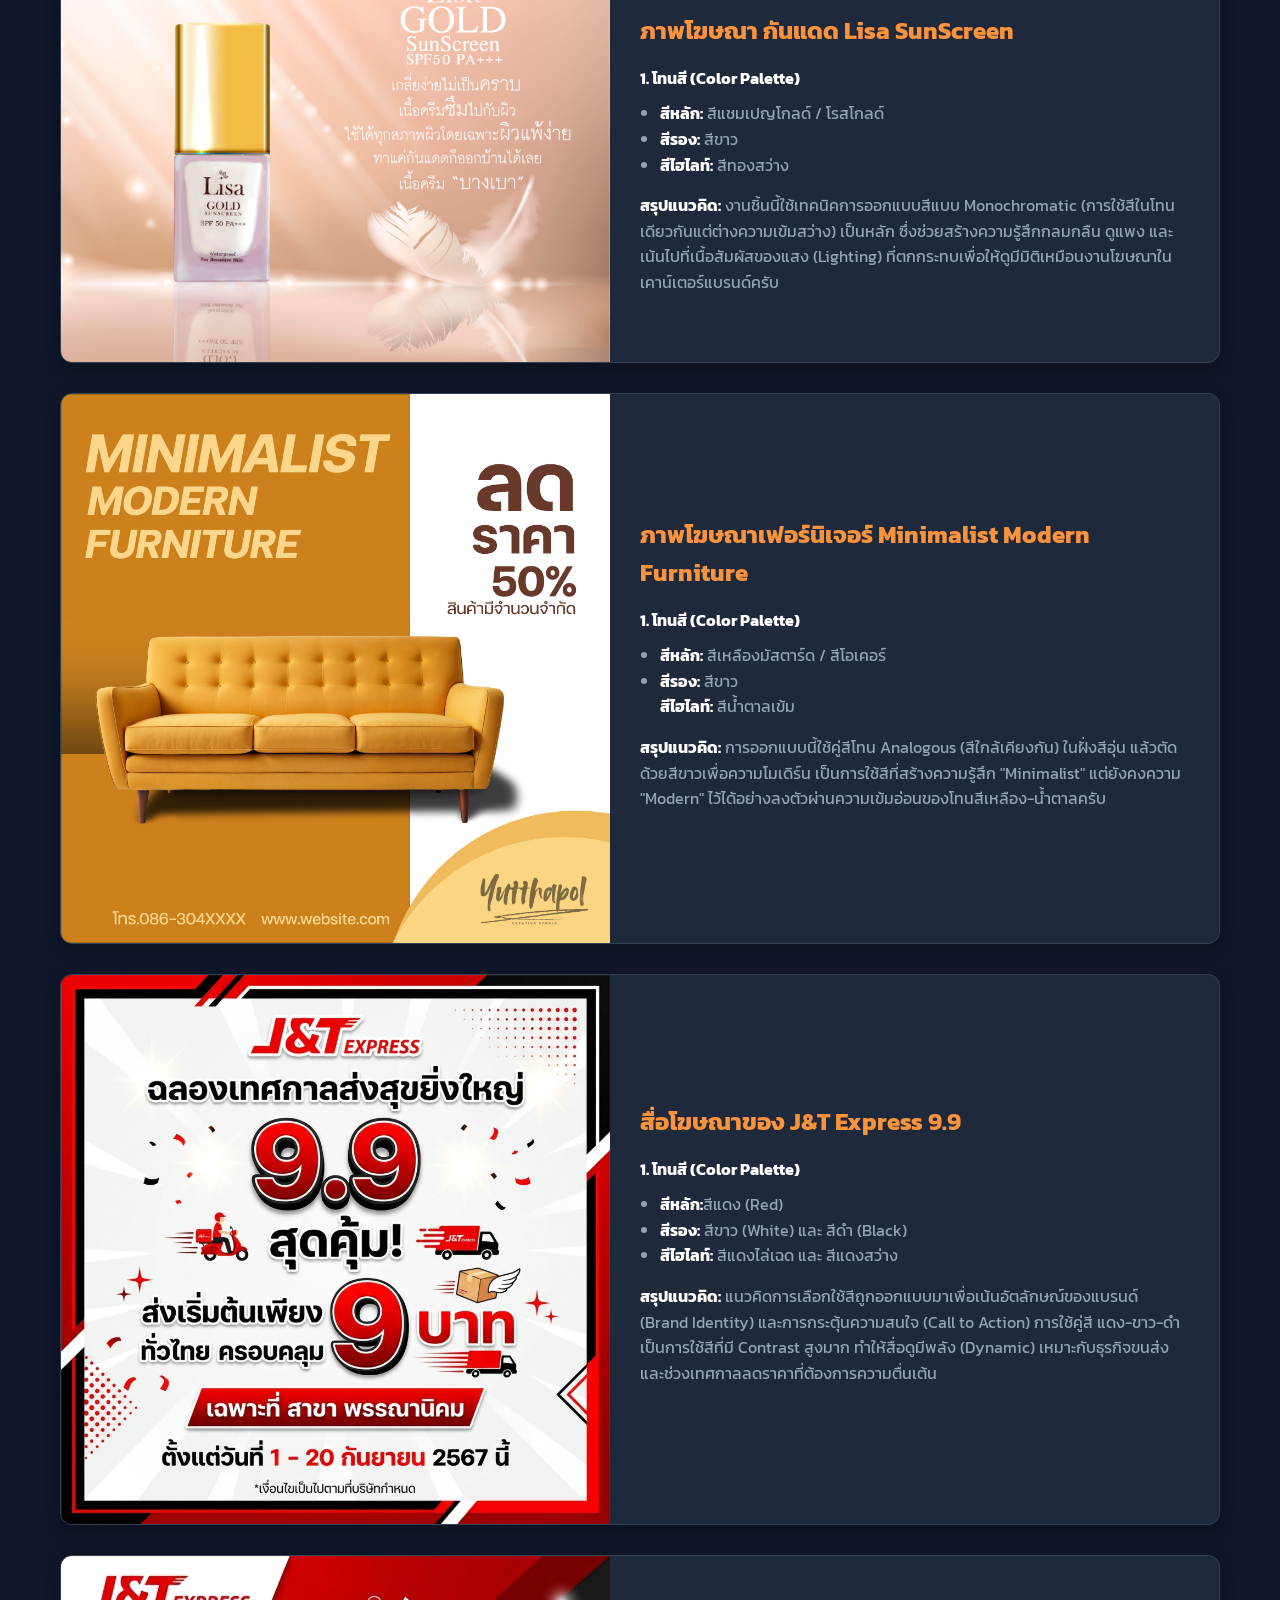
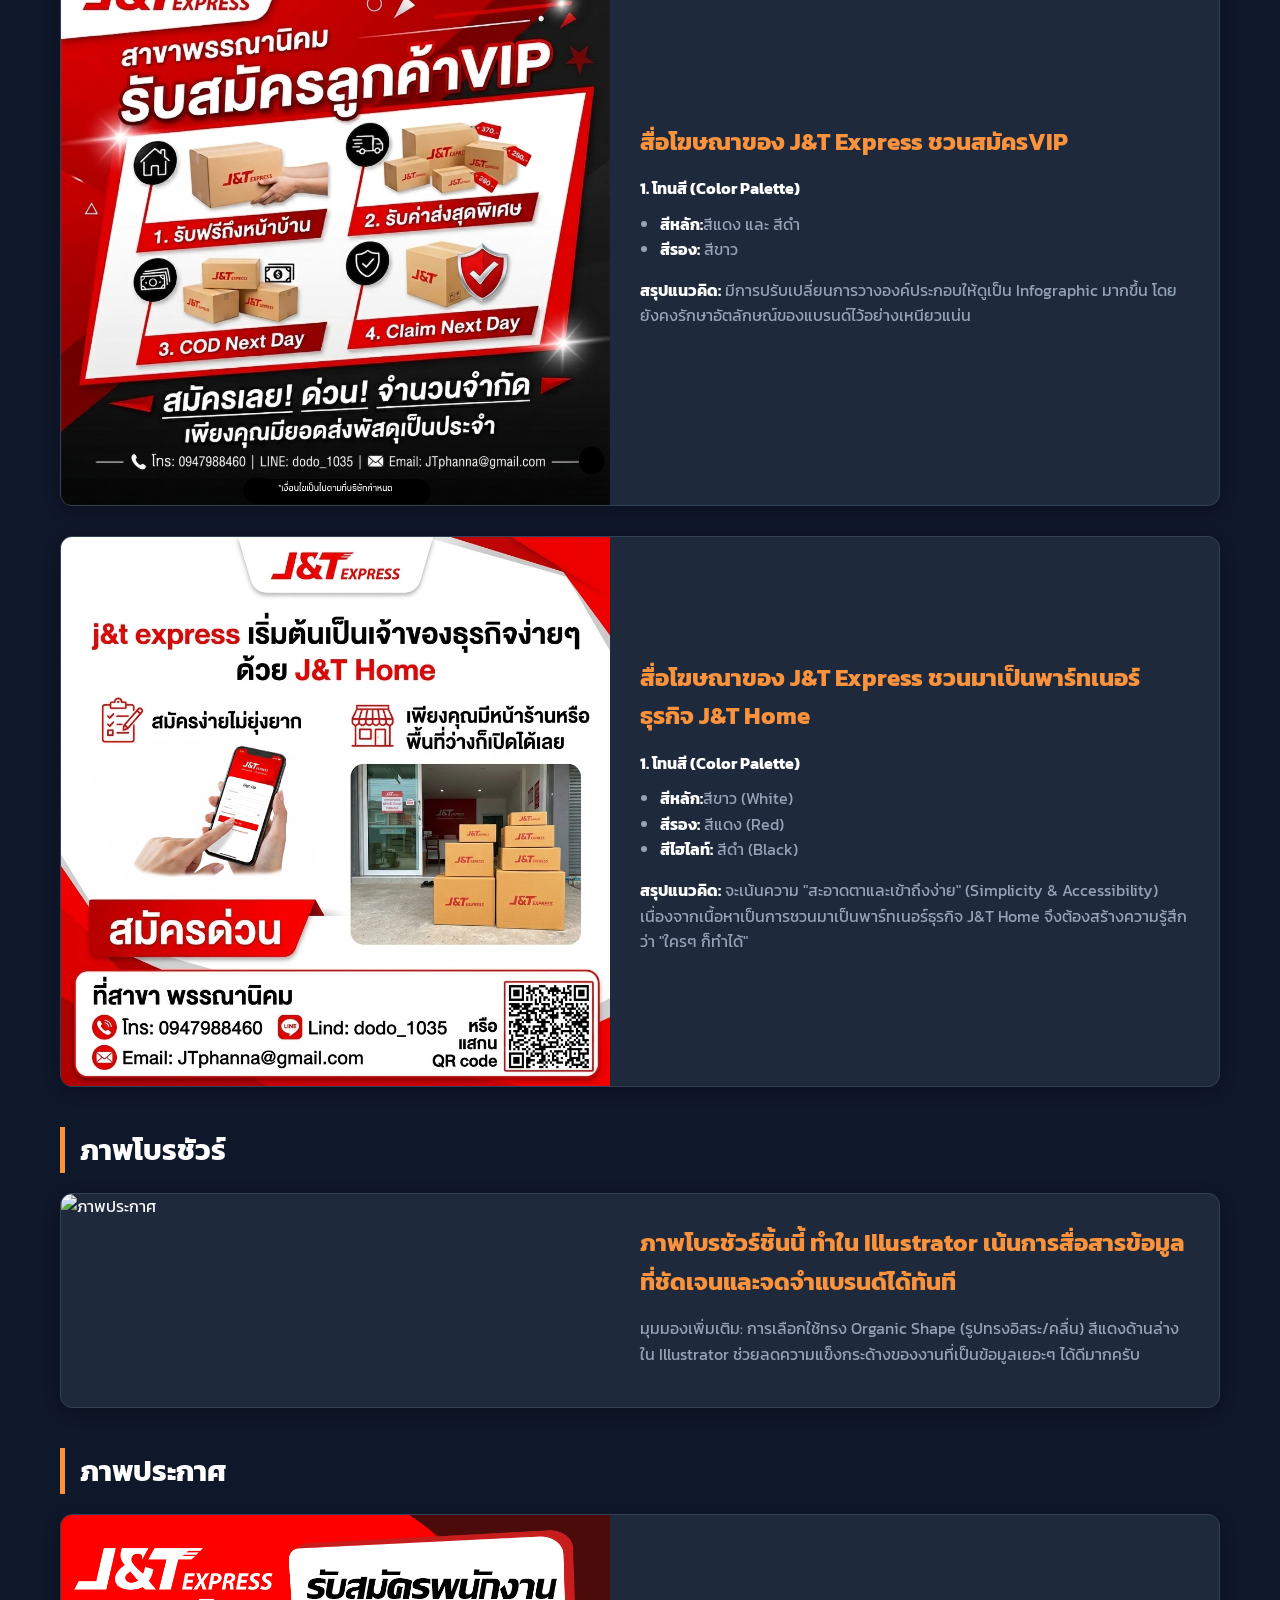
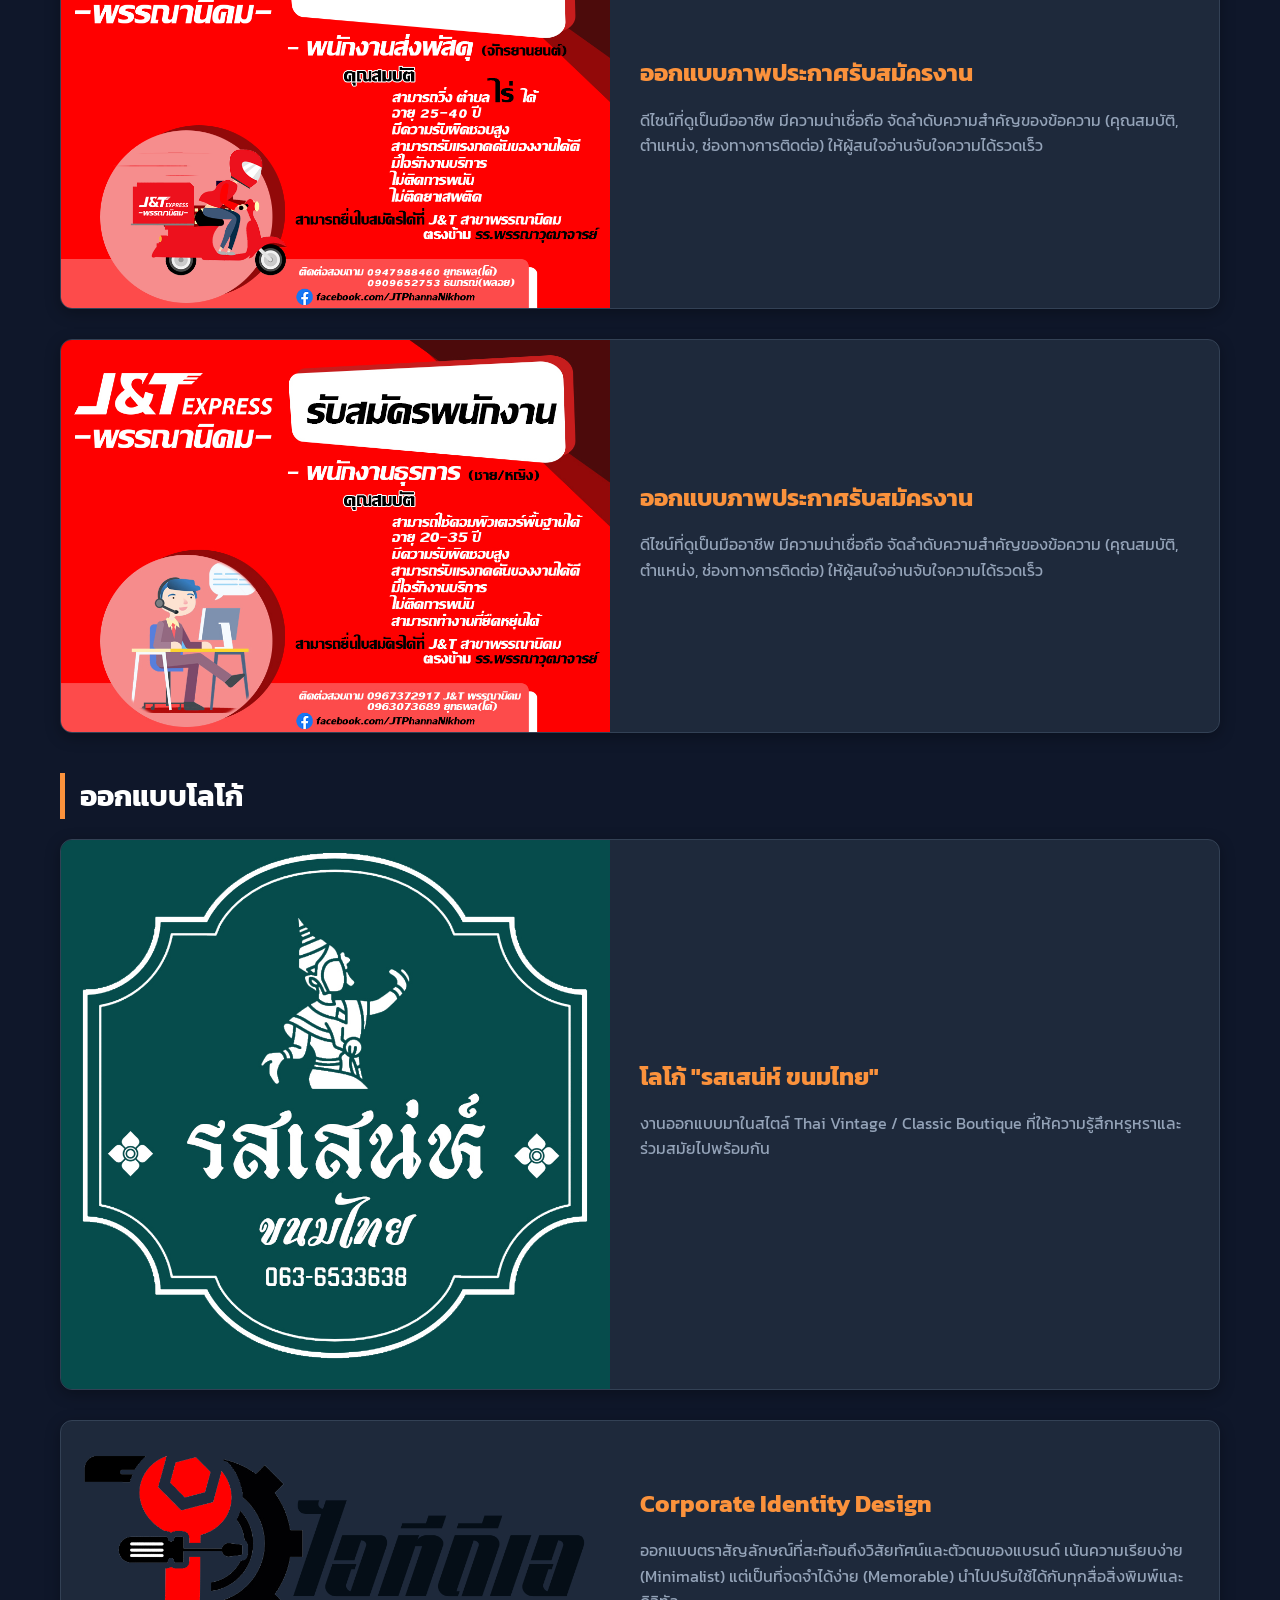
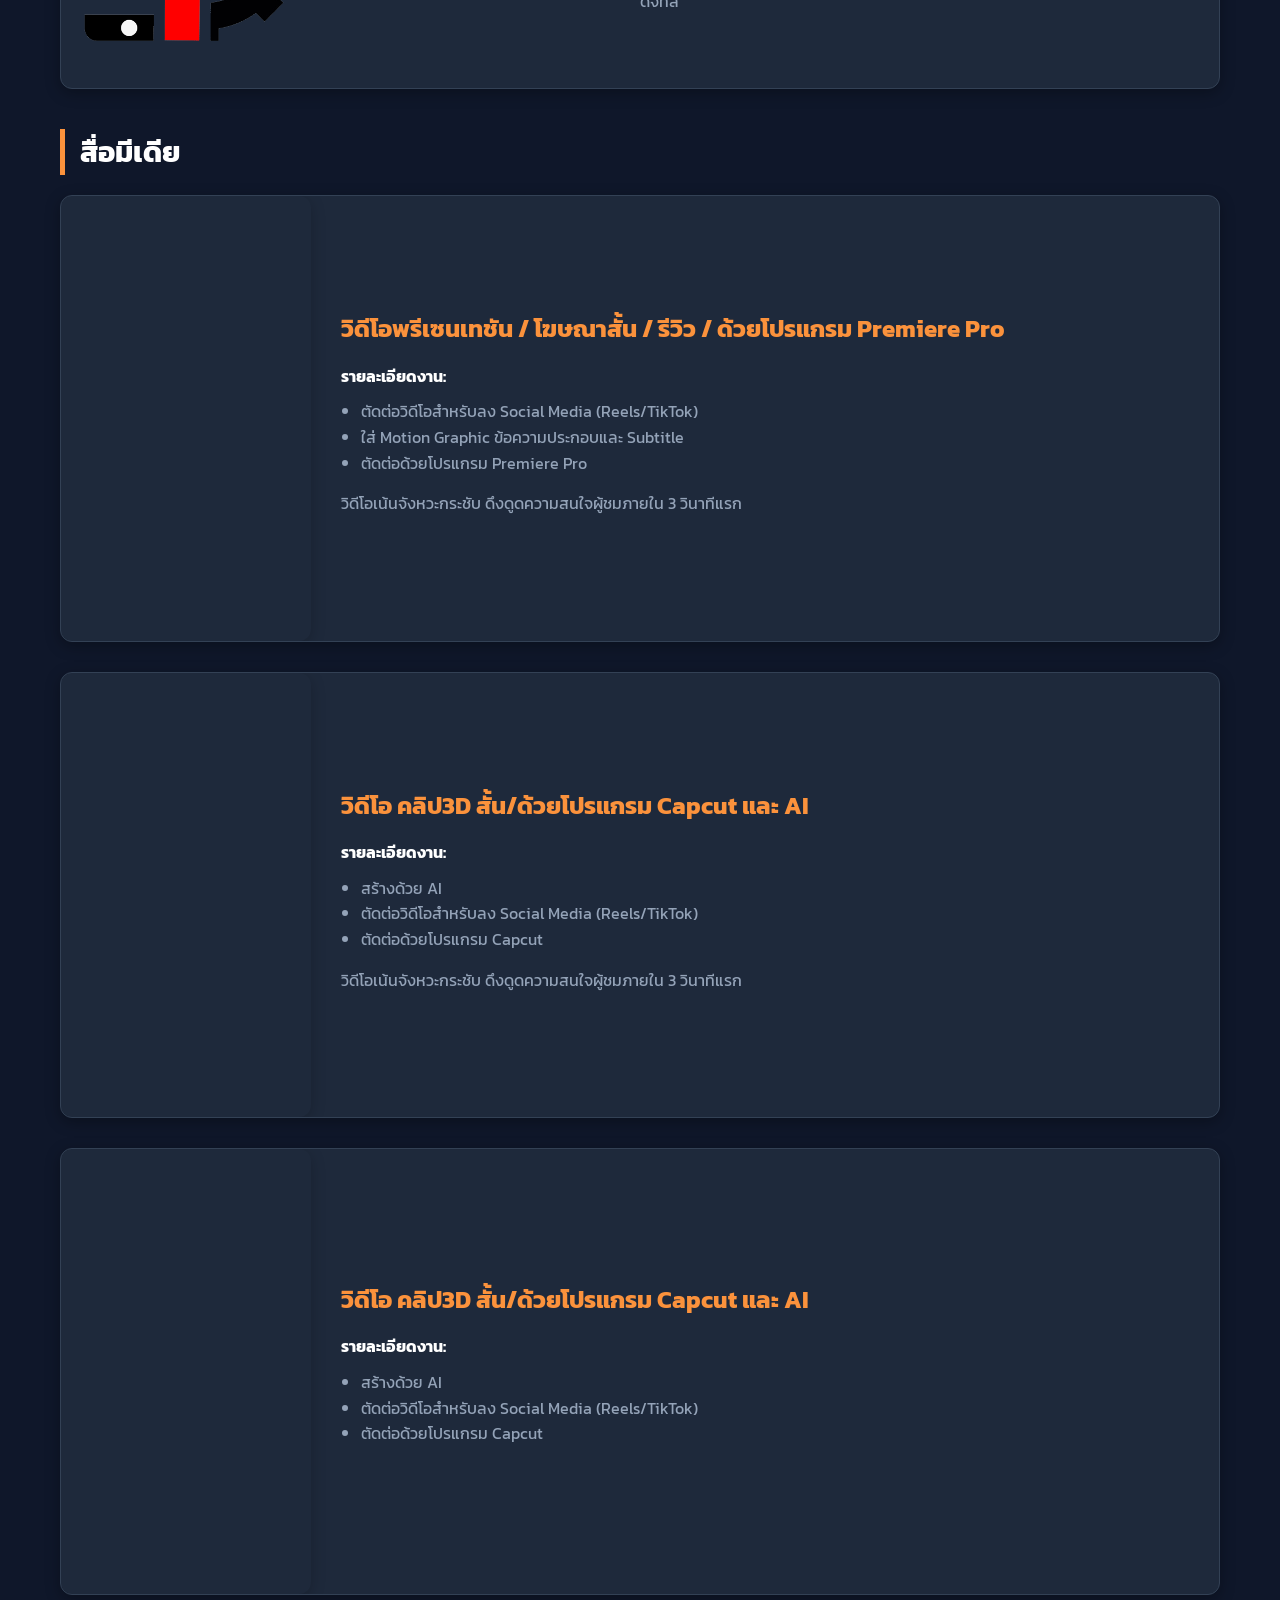
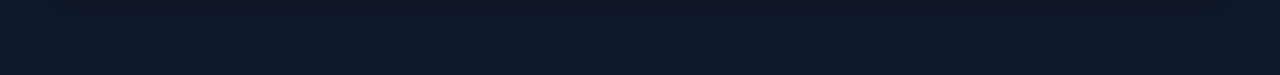
==== commit 6e209b03: "Update portfolio.html" ====
--- a/portfolio.html
+++ b/portfolio.html
@@ -134,6 +134,24 @@
             color: #fff;
         }
 
+        /* ตั้งค่ากล่องครอบวิดีโอ */
+.youtube-shorts {
+    width: 100%;
+    max-width: 250px; /* จำกัดขนาดความกว้างสูงสุดบน PC ไม่ให้ใหญ่เกินไป */
+    margin: 0 auto; /* จัดให้อยู่อยู่กึ่งกลางหน้าจอ */
+    aspect-ratio: 9 / 16; /* ล็อคสัดส่วนวิดีโอให้เป็นแนวตั้งแบบ YouTube Shorts */
+    border-radius: 12px; /* ลบมุมให้โค้งมนดูทันสมัยขึ้น (ใส่หรือไม่ใส่ก็ได้) */
+    overflow: hidden; /* ซ่อนส่วนที่เกินมุมโค้งออกไป */
+    box-shadow: 0 4px 15px rgba(0, 0, 0, 0.2); /* ใส่เงาให้กล่องดูมีมิติ */
+}
+
+/* ตั้งค่าให้ตัววิดีโอขยายเต็มกล่องพอดี */
+.youtube-shorts iframe {
+    width: 100%;
+    height: 100%;
+    border: none;
+}
+
         /* =========================================
            Mobile Responsive (สำหรับมือถือ)
         ========================================= */
@@ -414,8 +432,8 @@
         <h2 class="category-title">สื่อมีเดีย</h2>
         
         <div class="portfolio-row">
-            <div class="media-container">
-                <iframe src="https://drive.google.com/file/d/15hPdoA0lHw3VKjp4JKHy4RlAQ8JtWLNZ/preview" width="400" height="480"></iframe>
+            <div class="youtube-shorts">
+                <iframe src="https://www.youtube.com/embed/ZaVV0Blyz5w" title="พารีวิว Yoguruto สกลนคร" frameborder="0" allow="accelerometer; autoplay; clipboard-write; encrypted-media; gyroscope; picture-in-picture; web-share" referrerpolicy="strict-origin-when-cross-origin" allowfullscreen></iframe>
             </div>
             <div class="info-container">
                 <h3>วิดีโอพรีเซนเทชัน / โฆษณาสั้น / รีวิว / ด้วยโปรแกรม Premiere Pro</h3>
@@ -430,9 +448,8 @@
         </div>
 
         <div class="portfolio-row">
-            <div class="media-container">
-                <iframe src="https://drive.google.com/file/d/1EWKPaeKjCZMNAldWSc8rrLyBjoDv4pjp/preview" width="400" height="480"></iframe>
-            </div>
+            <div class="youtube-shorts">
+                <iframe src="https://www.youtube.com/embed/BaU1aGnFbuQ" title="ตาแก่กะรถเก๋า ในยุคน้ำมันแพง" frameborder="0" allow="accelerometer; autoplay; clipboard-write; encrypted-media; gyroscope; picture-in-picture; web-share" referrerpolicy="strict-origin-when-cross-origin" allowfullscreen></iframe>            </div>
             <div class="info-container">
                 <h3>วิดีโอ คลิป3D สั้น/ด้วยโปรแกรม Capcut และ AI</h3>
                 <p><strong>รายละเอียดงาน:</strong></p>
@@ -446,8 +463,8 @@
         </div>
 
         <div class="portfolio-row">
-            <div class="media-container">
-                <iframe src="https://drive.google.com/file/d/1zX6SAhoQa9o9ctGqqITsV0Z4qhFWROHi/preview" width="400" height="480"></iframe>
+            <div class="youtube-shorts">
+                <iframe src="https://www.youtube.com/embed/21IXEFBmeYc" title="อยากเป็น GEN Z ถ่ายรูปกับดอกบัว" frameborder="0" allow="accelerometer; autoplay; clipboard-write; encrypted-media; gyroscope; picture-in-picture; web-share" referrerpolicy="strict-origin-when-cross-origin" allowfullscreen></iframe>
             </div>
             <div class="info-container">
                 <h3>วิดีโอ คลิป3D สั้น/ด้วยโปรแกรม Capcut และ AI</h3>
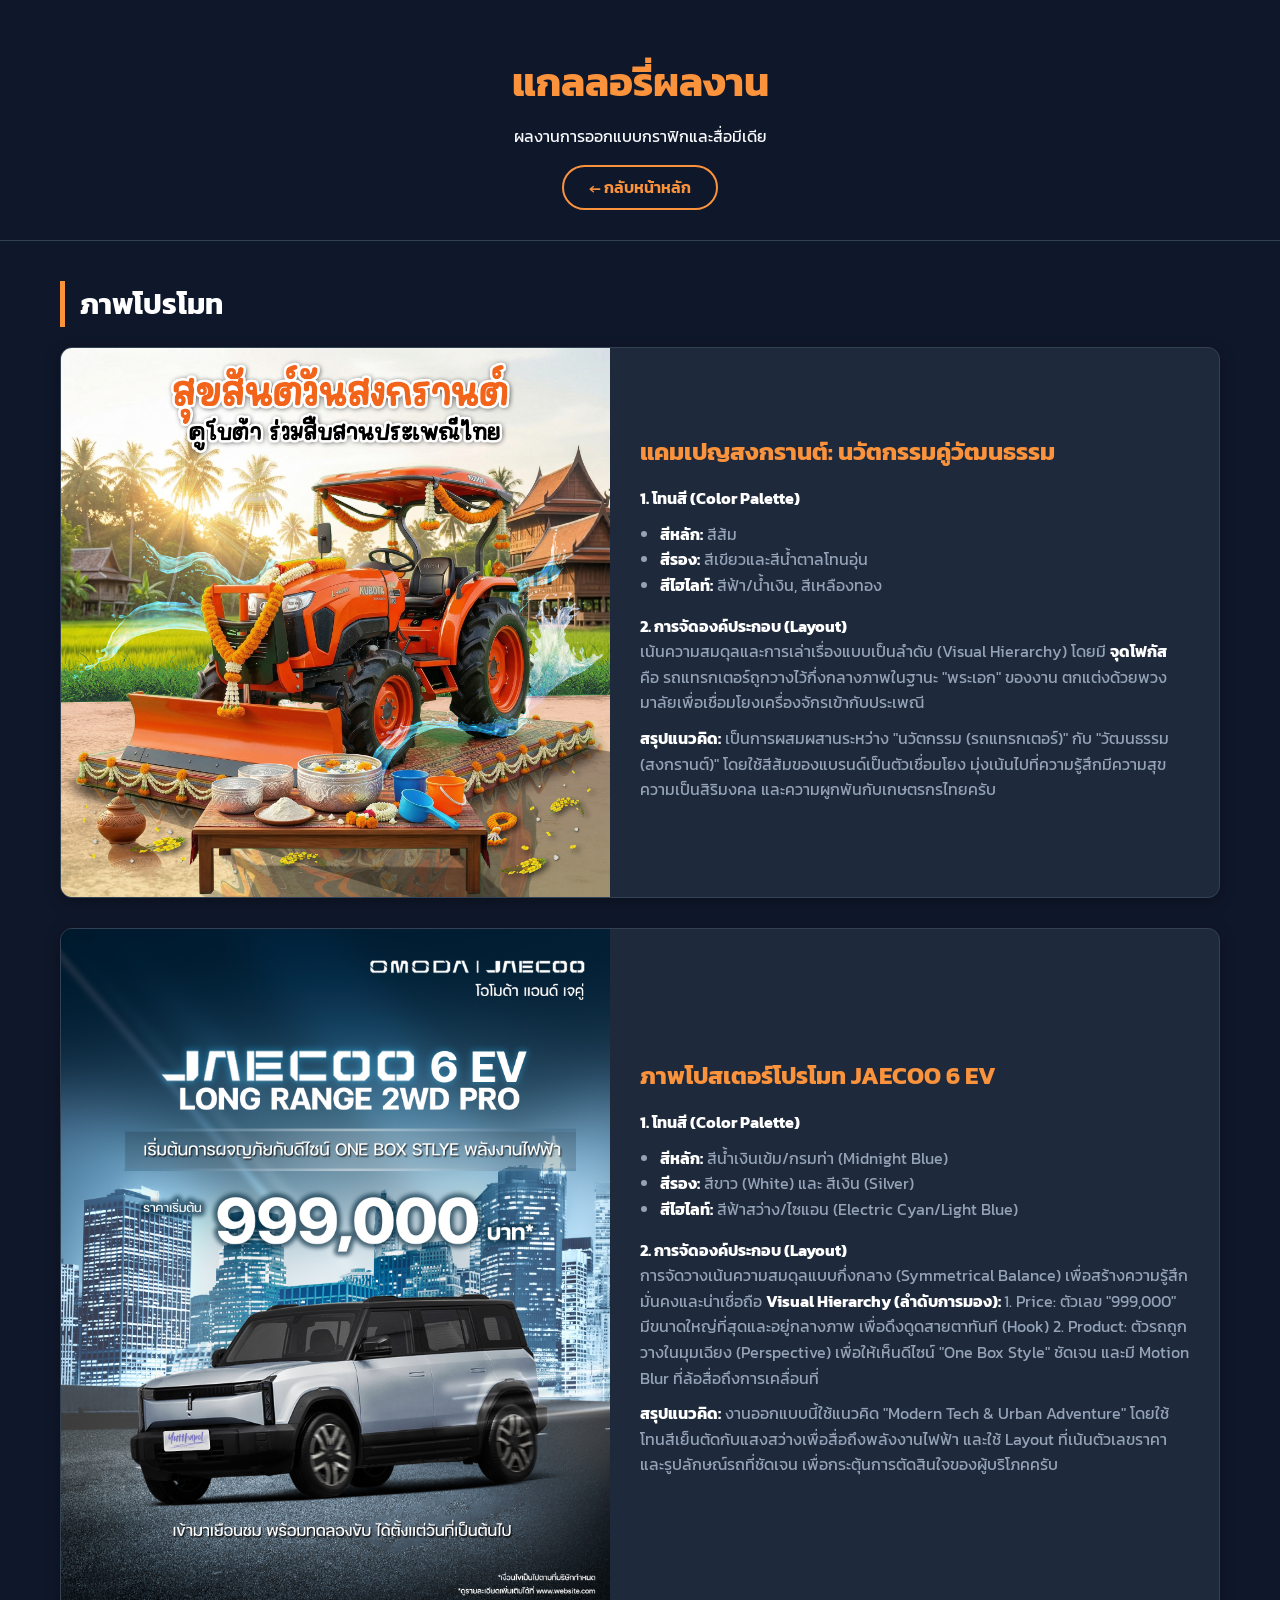
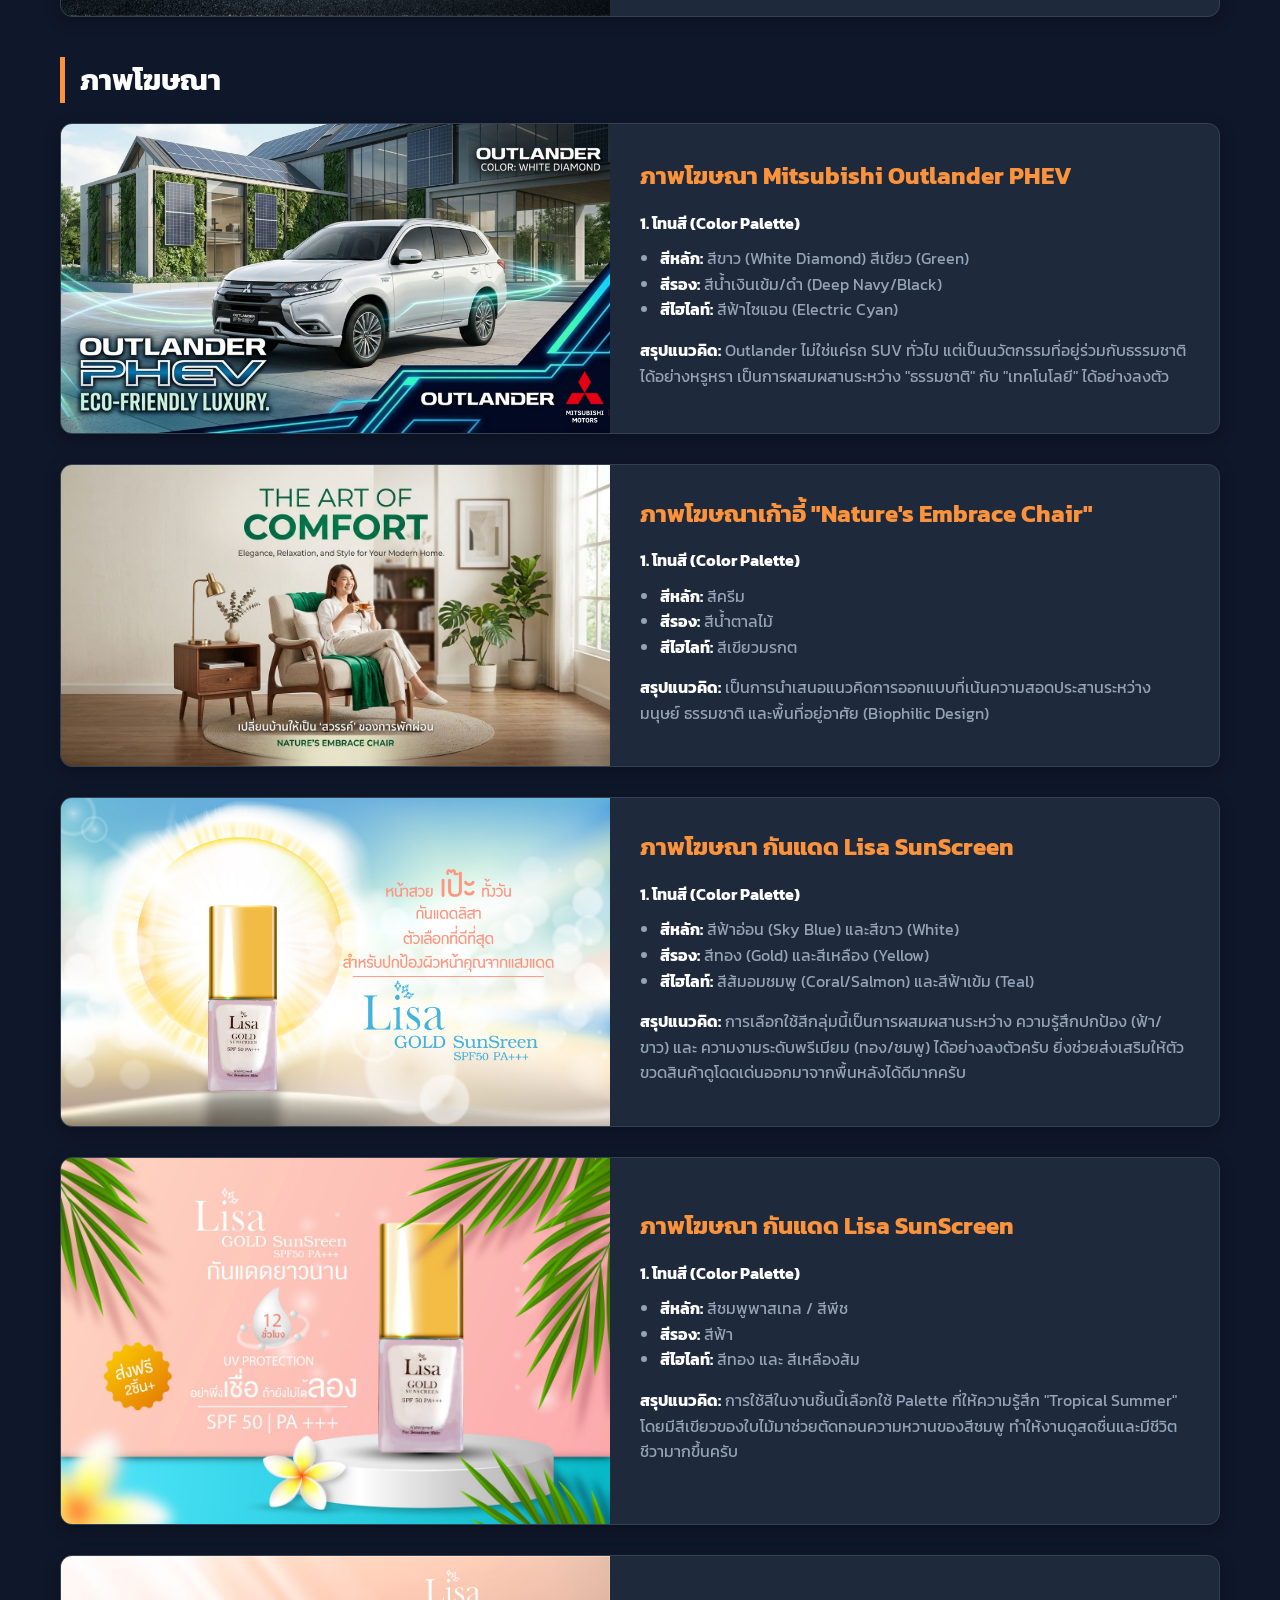
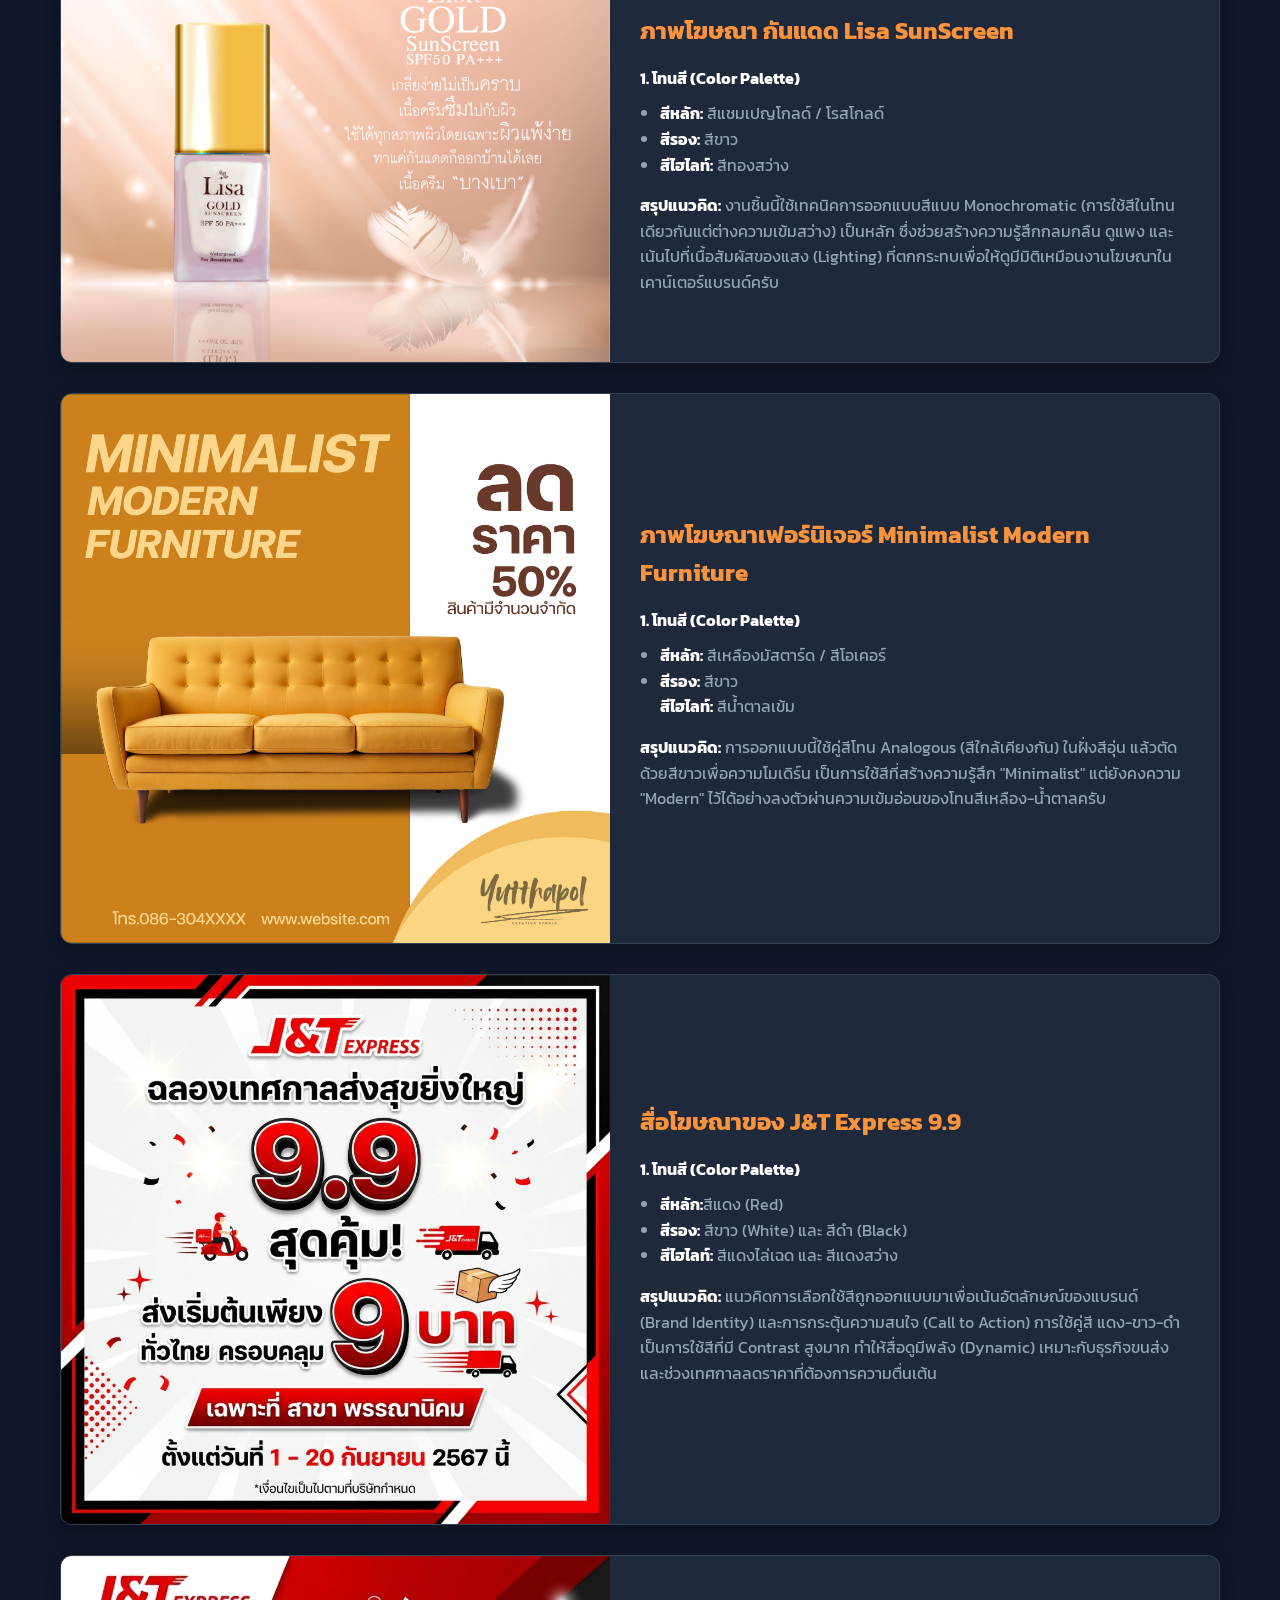
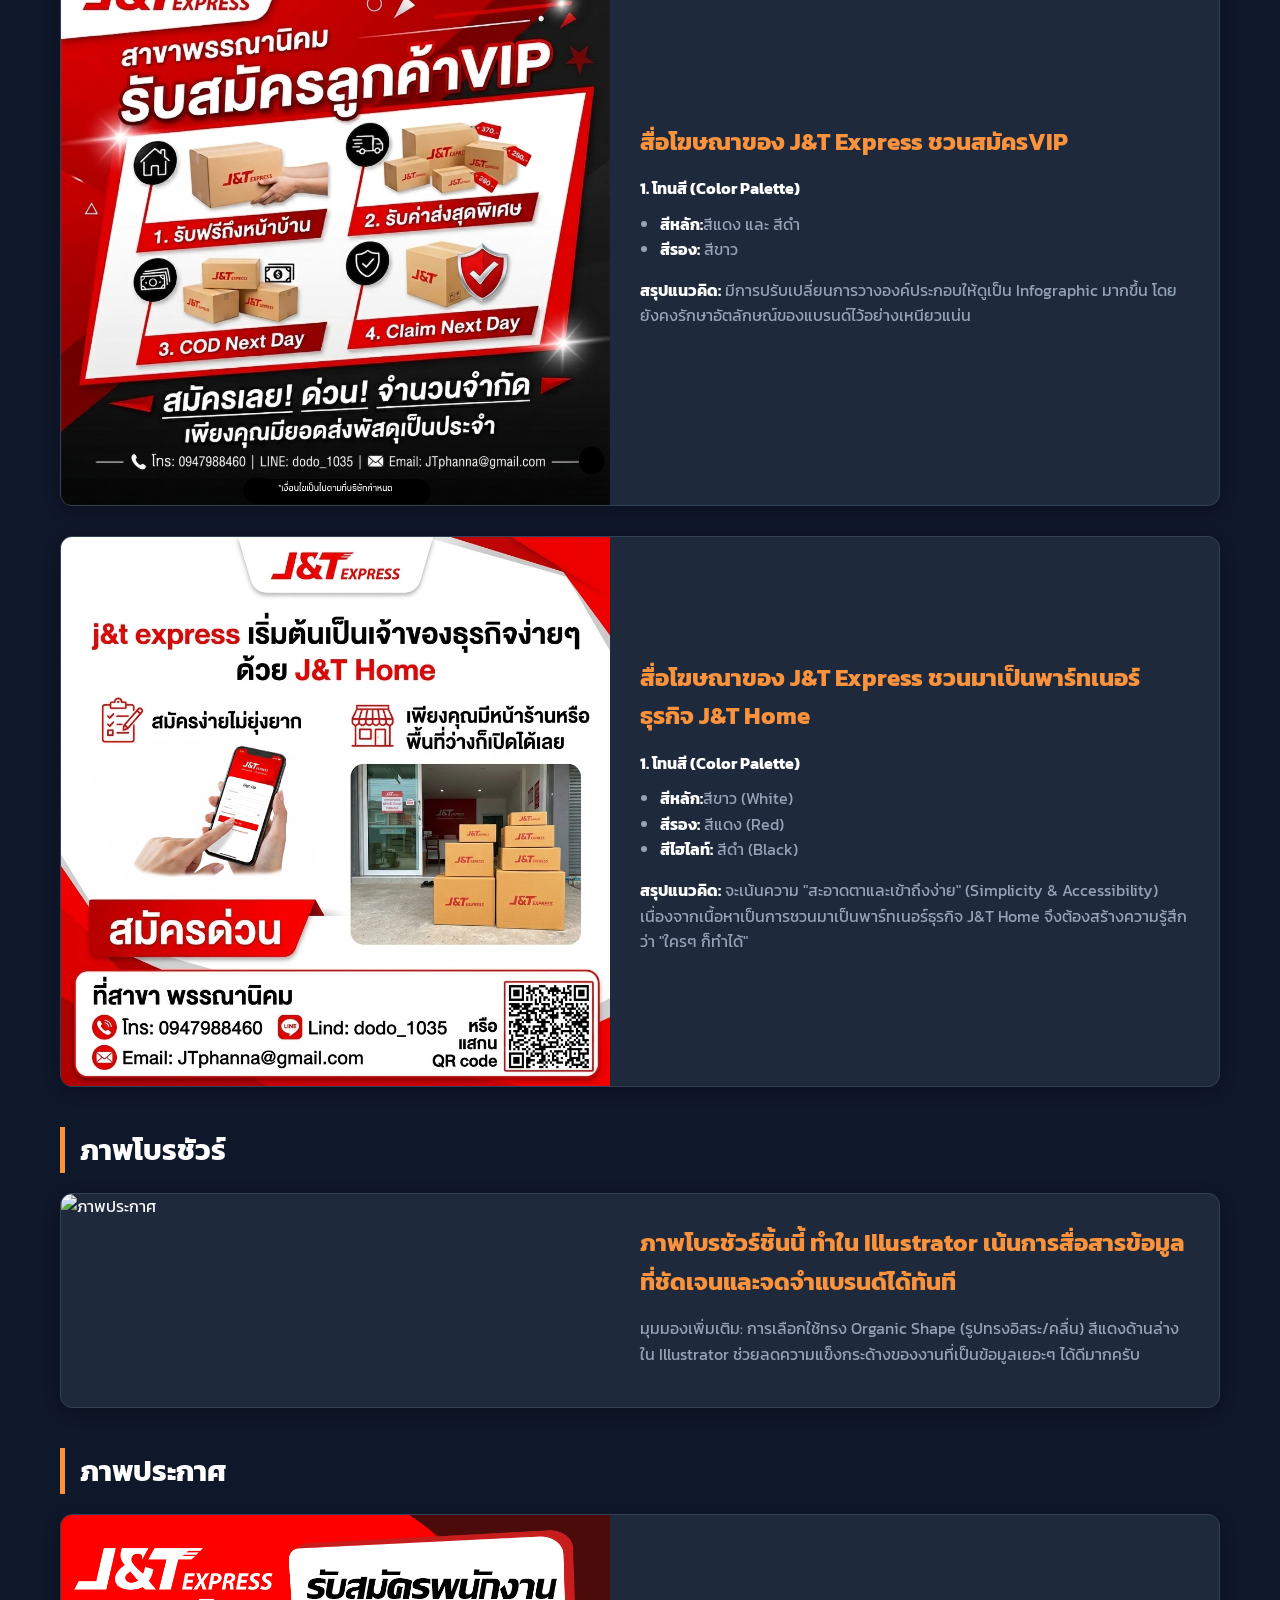
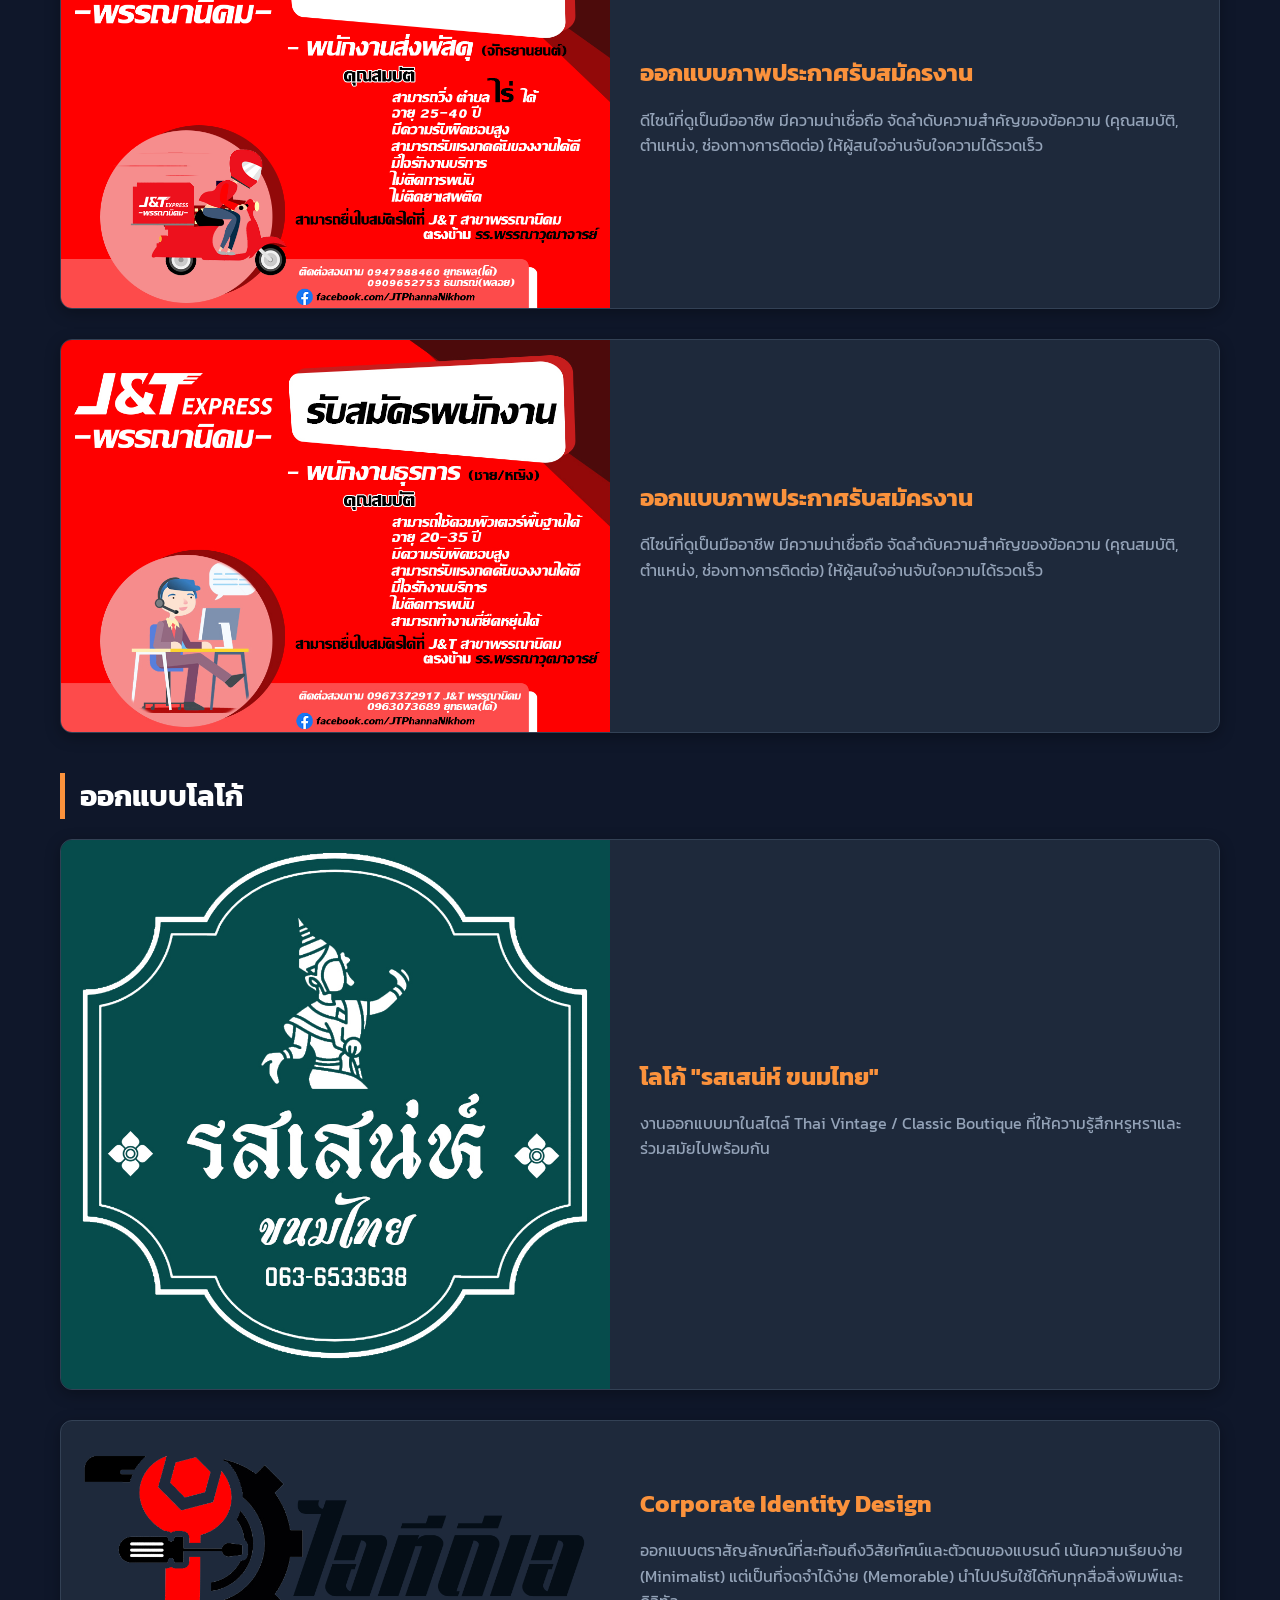
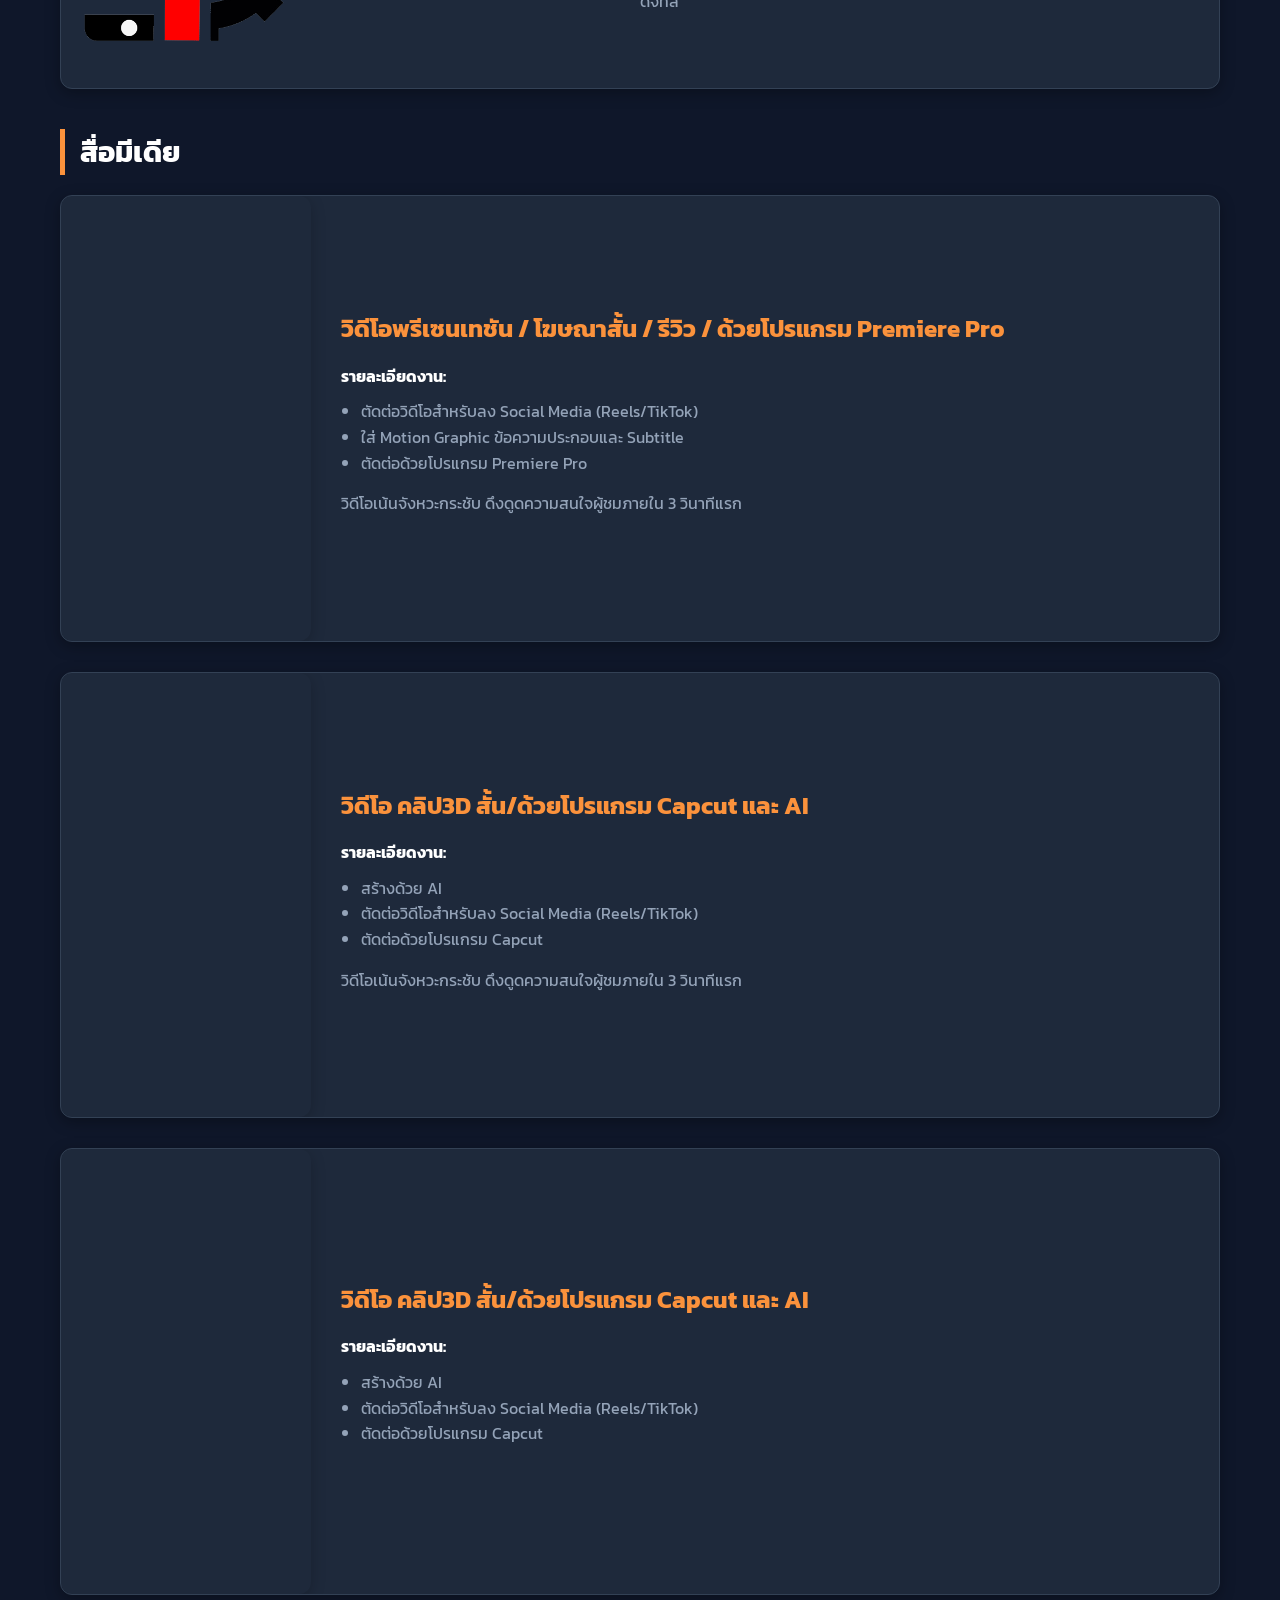
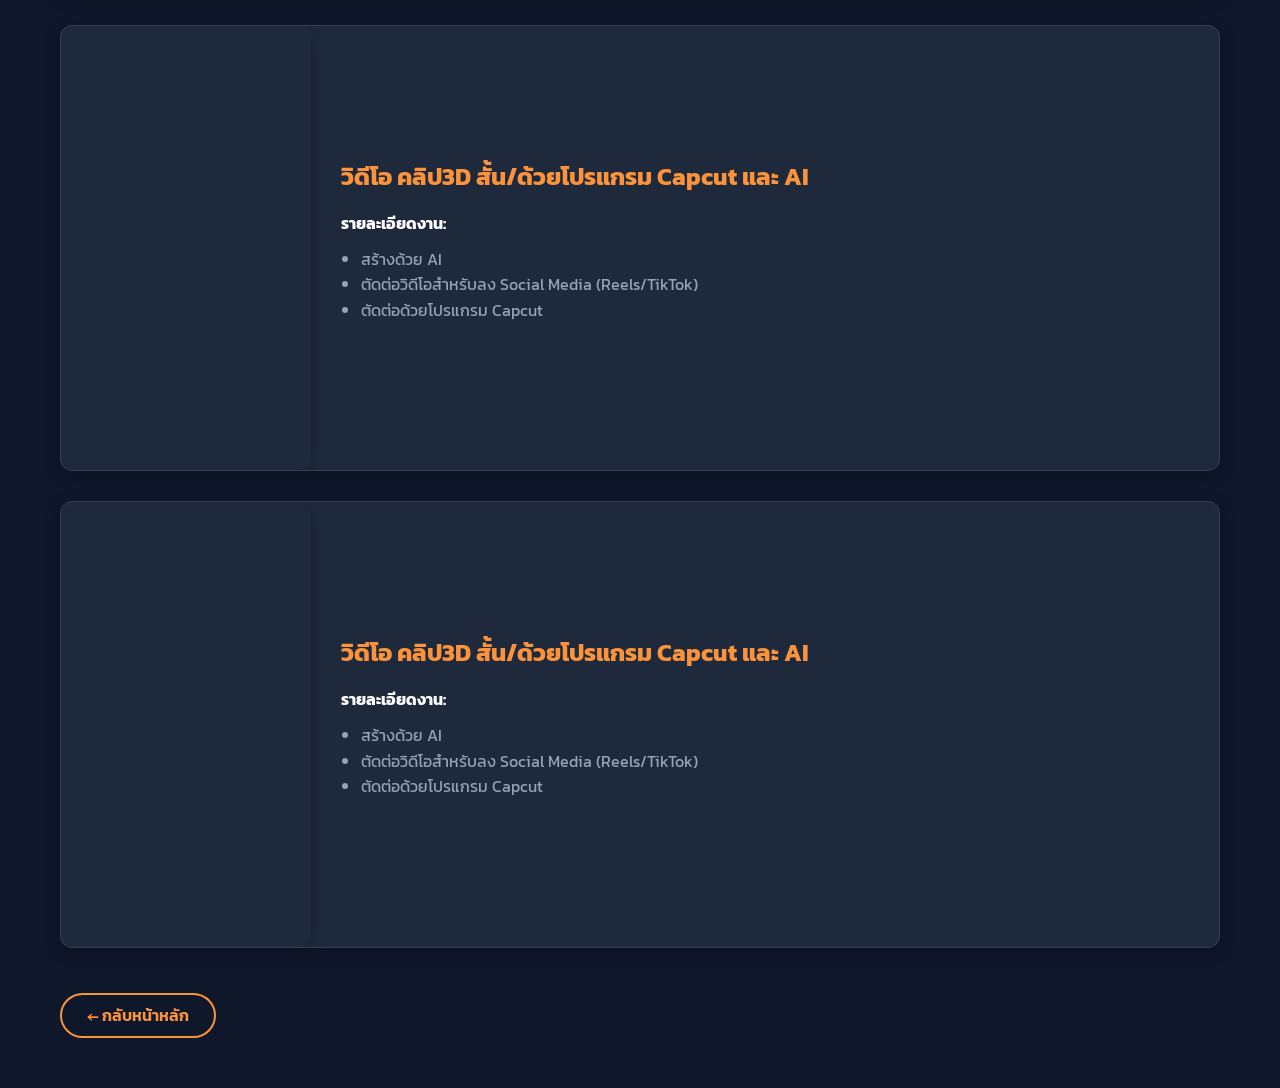
==== commit eaafad31: "Update portfolio.html" ====
--- a/portfolio.html
+++ b/portfolio.html
@@ -478,8 +478,43 @@
             </div>
         </div>
 
+        <div class="portfolio-row">
+            <div class="youtube-shorts">
+                <iframe src="https://www.youtube.com/embed/Rozt45eVpVU" title="8 บาทเติมได้ไหม น้ำมันแพง" frameborder="0" allow="accelerometer; autoplay; clipboard-write; encrypted-media; gyroscope; picture-in-picture; web-share" referrerpolicy="strict-origin-when-cross-origin" allowfullscreen></iframe>            
+            </div>
+            <div class="info-container">
+                <h3>วิดีโอ คลิป3D สั้น/ด้วยโปรแกรม Capcut และ AI</h3>
+                <p><strong>รายละเอียดงาน:</strong></p>
+                <ul>
+                    <li>สร้างด้วย AI</li>
+                    <li>ตัดต่อวิดีโอสำหรับลง Social Media (Reels/TikTok)</li>
+                    <li>ตัดต่อด้วยโปรแกรม Capcut</li>
+                </ul>
+                
+            </div>
+        </div>
+
+        <div class="portfolio-row">
+            <div class="youtube-shorts">
+                    <iframe  src="https://www.youtube.com/embed/W4mhXE479yU" title="เบียร์ขึ้นราคา อดอะไรอดได้ ถึงขึ้นราคาก็ต้องดื่ม" frameborder="0" allow="accelerometer; autoplay; clipboard-write; encrypted-media; gyroscope; picture-in-picture; web-share" referrerpolicy="strict-origin-when-cross-origin" allowfullscreen></iframe>            
+            </div> 
+            <div class="info-container">
+                <h3>วิดีโอ คลิป3D สั้น/ด้วยโปรแกรม Capcut และ AI</h3>
+                <p><strong>รายละเอียดงาน:</strong></p>
+                <ul>
+                    <li>สร้างด้วย AI</li>
+                    <li>ตัดต่อวิดีโอสำหรับลง Social Media (Reels/TikTok)</li>
+                    <li>ตัดต่อด้วยโปรแกรม Capcut</li>
+                </ul>
+                
+            </div>
+        </div>
+
+        <a href="index.html" class="back-btn">&larr; กลับหน้าหลัก</a>
 
     </div>
+
+    
 
 </body>
 </html>
